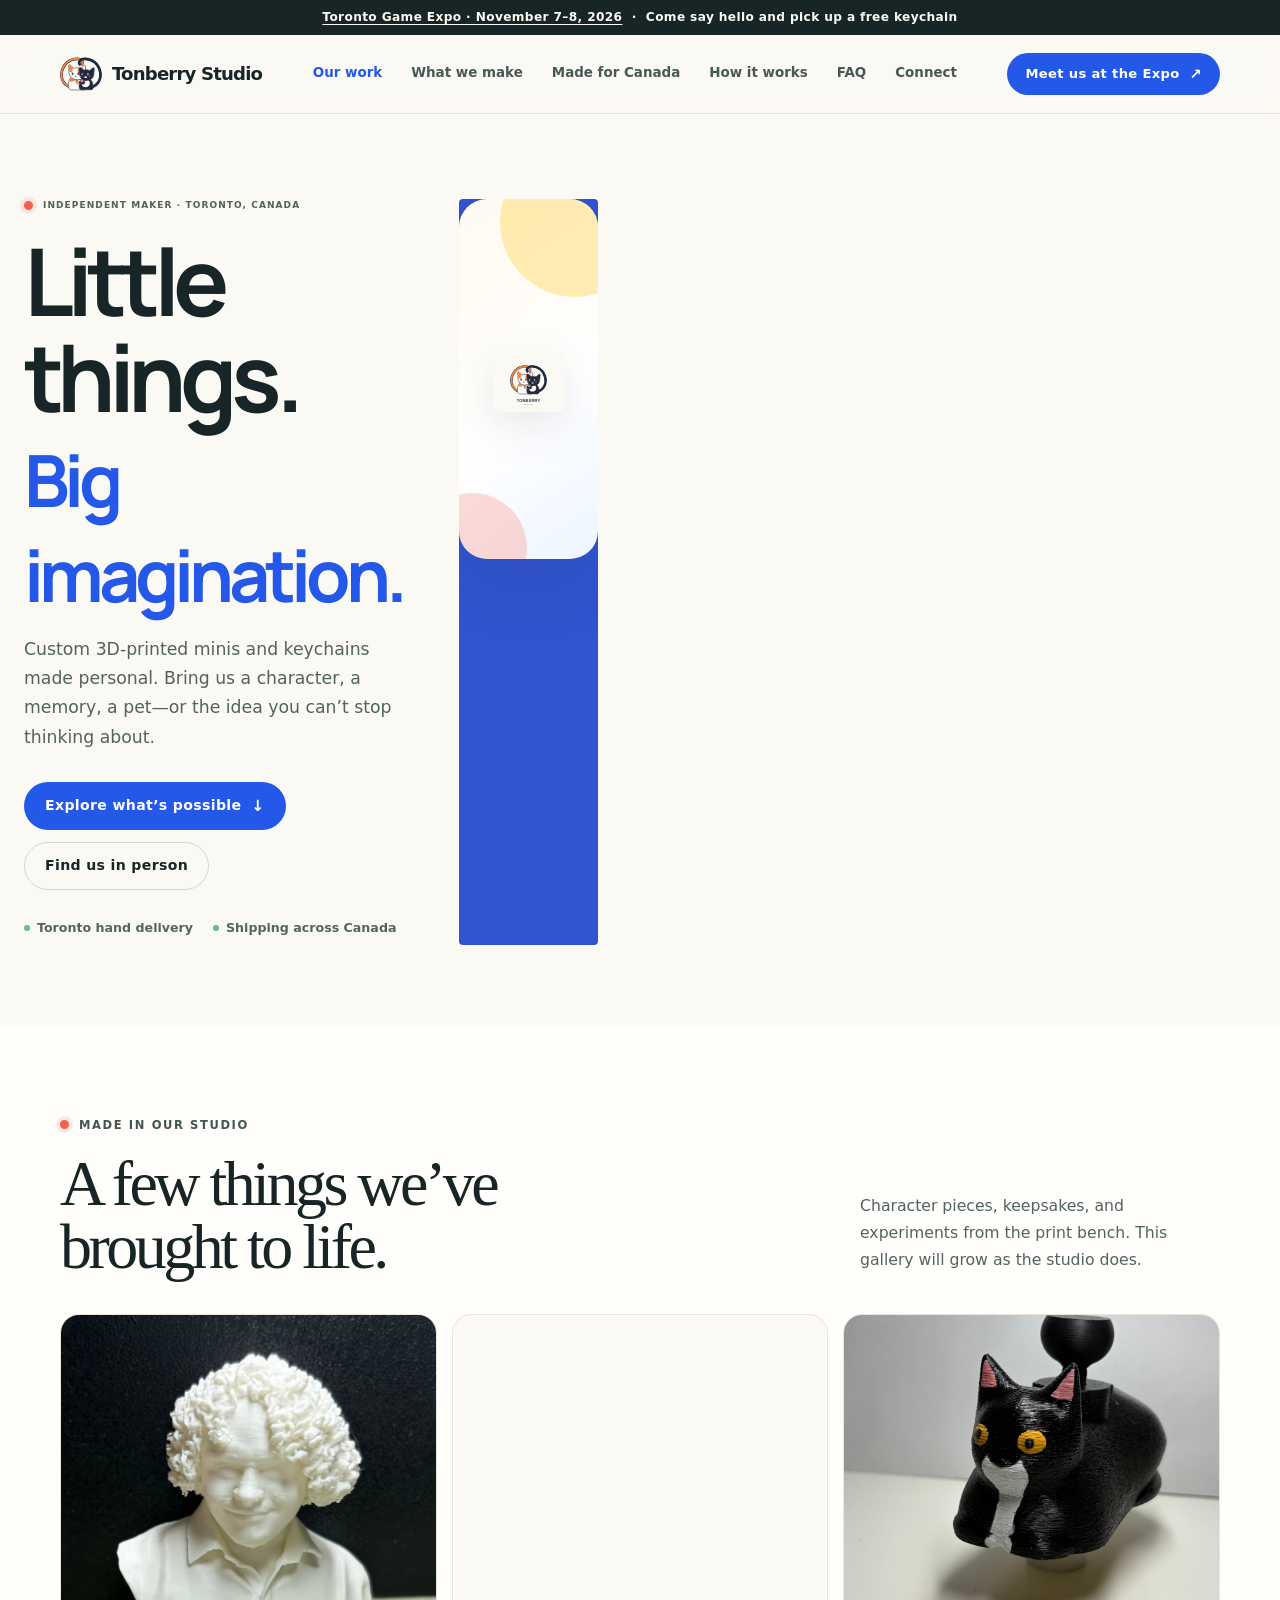
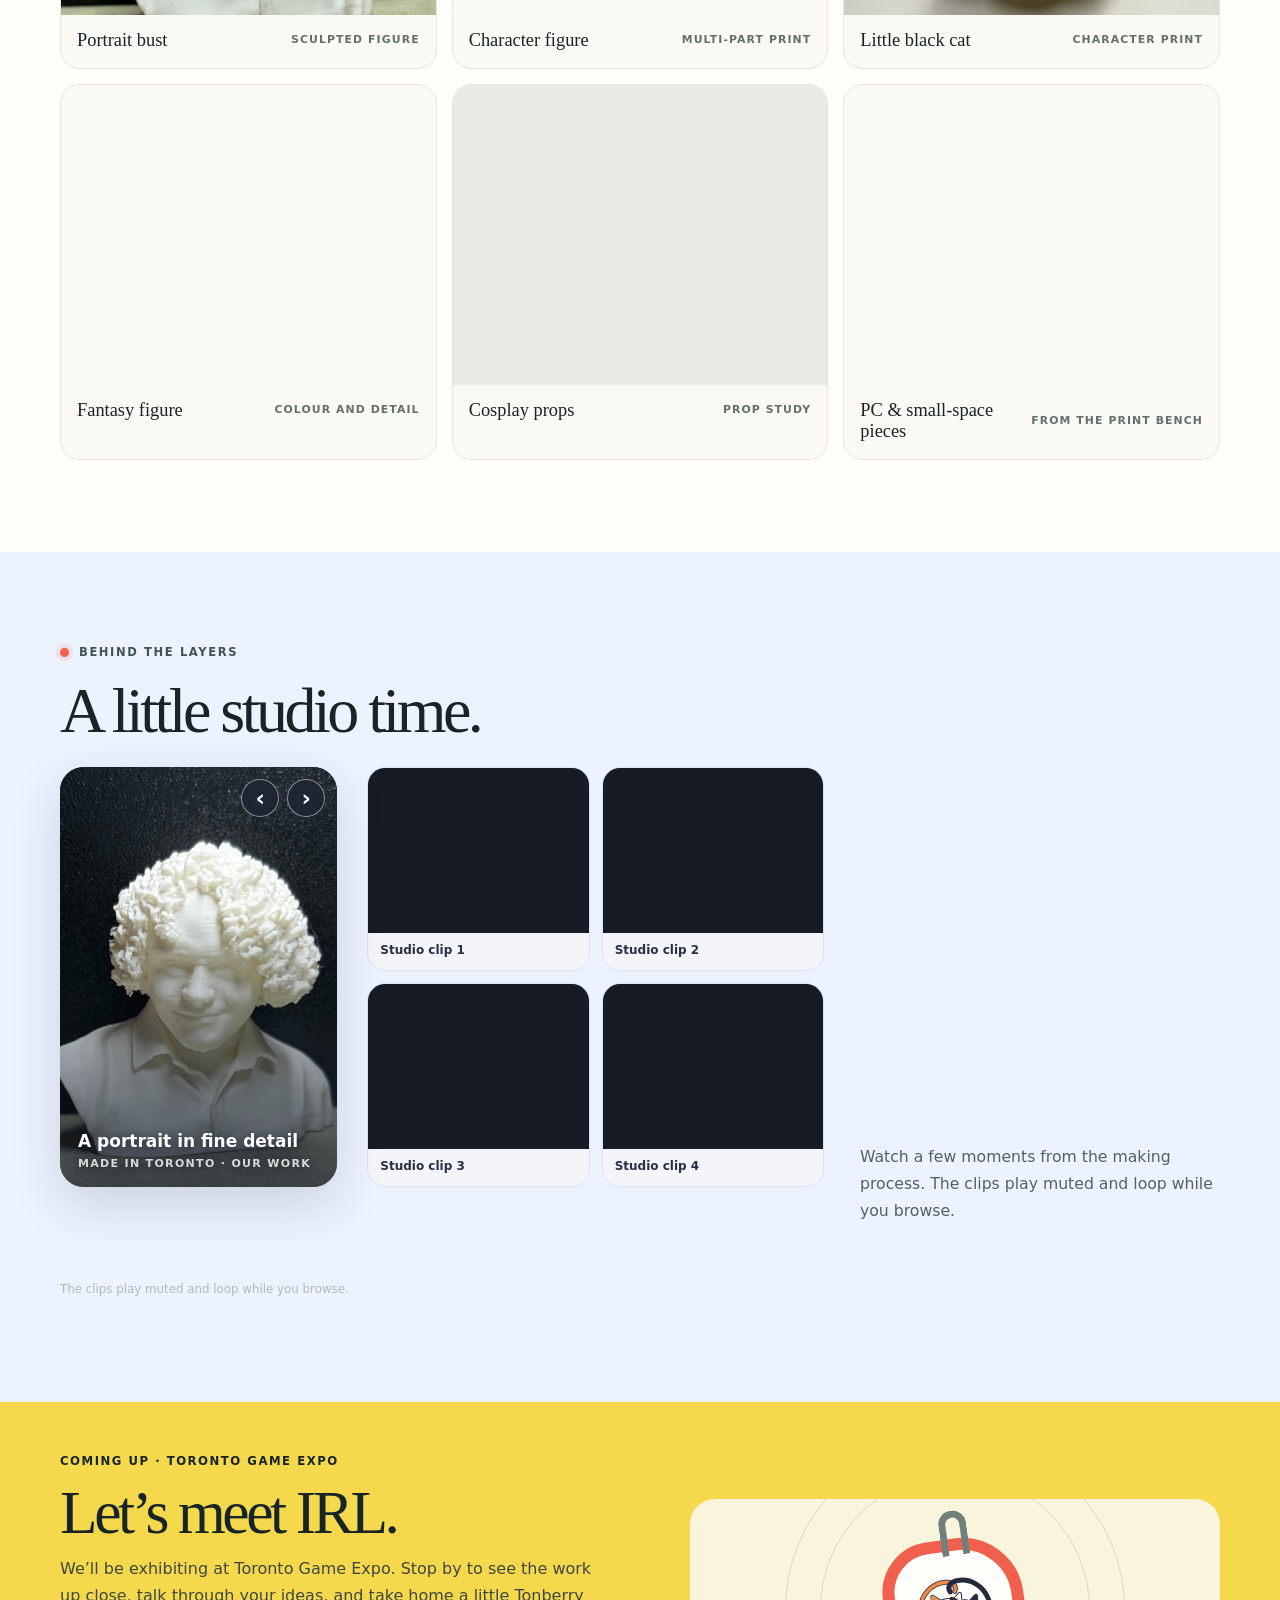
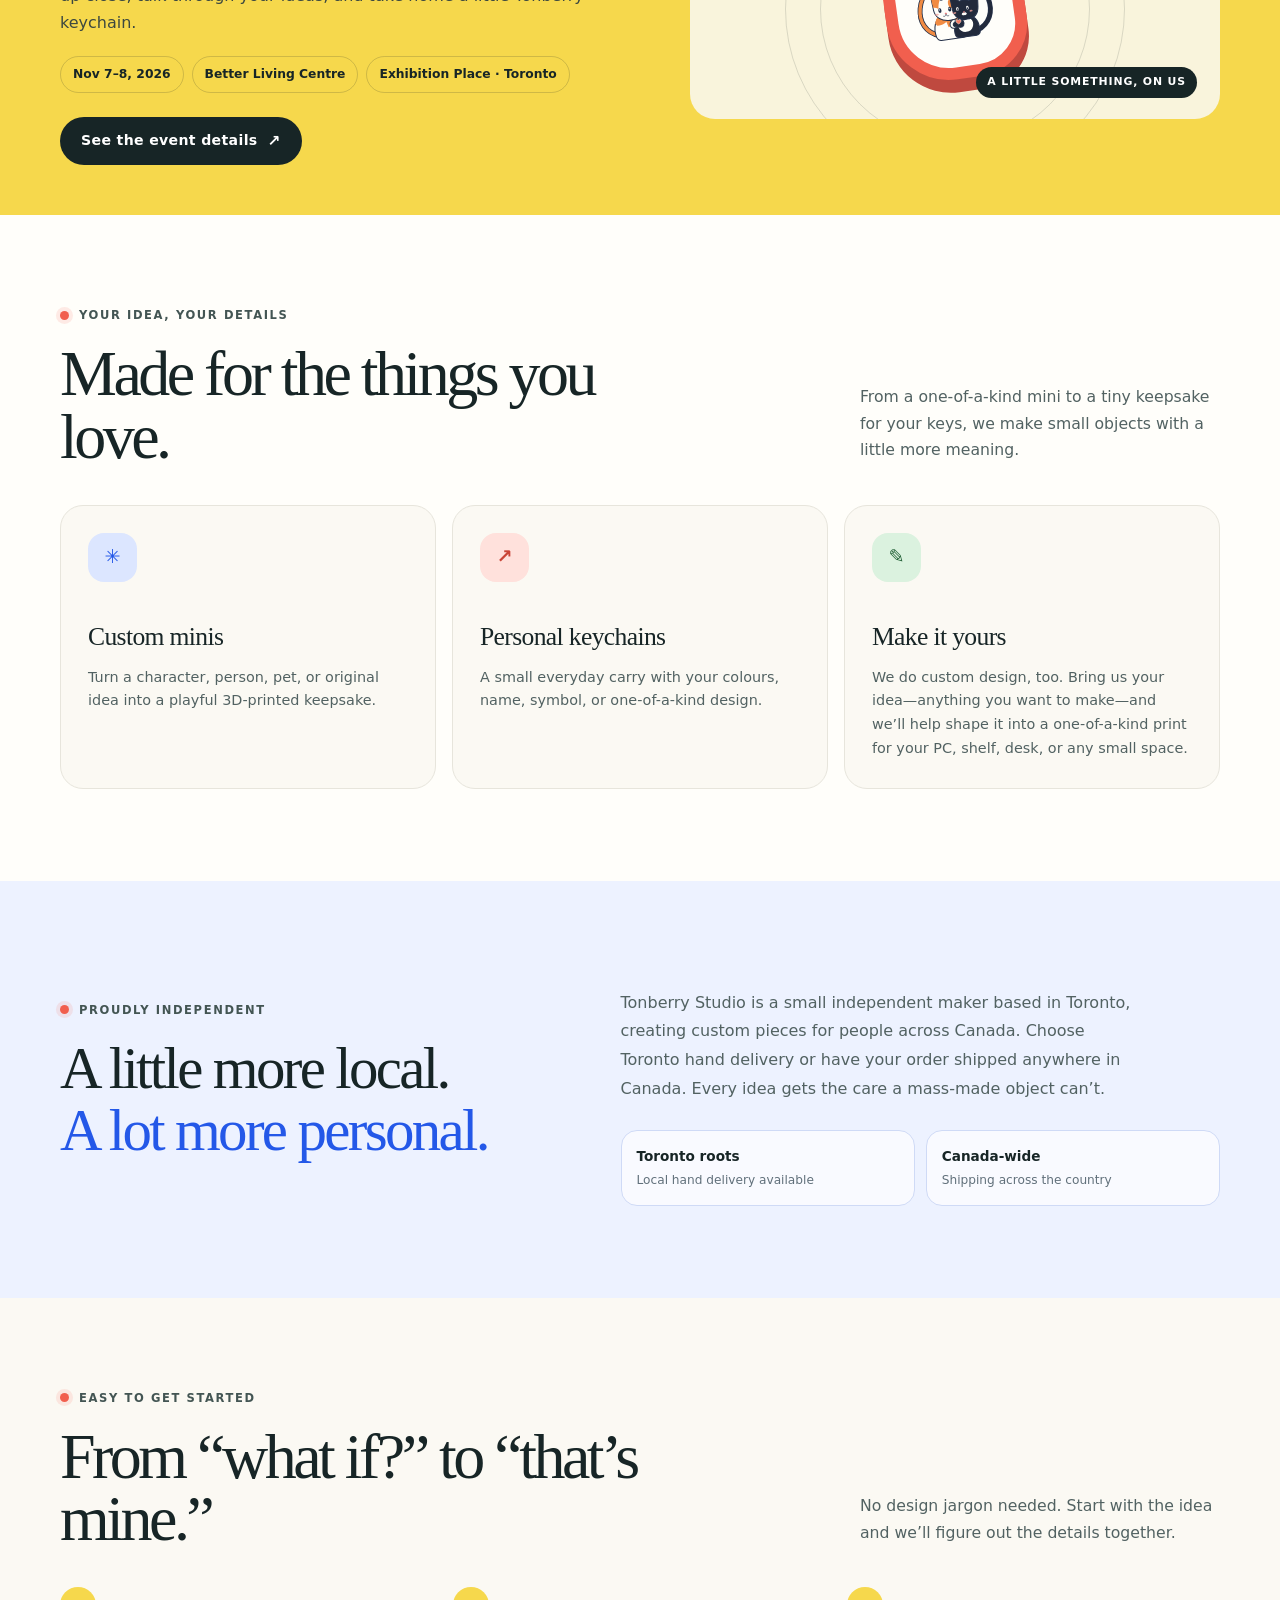
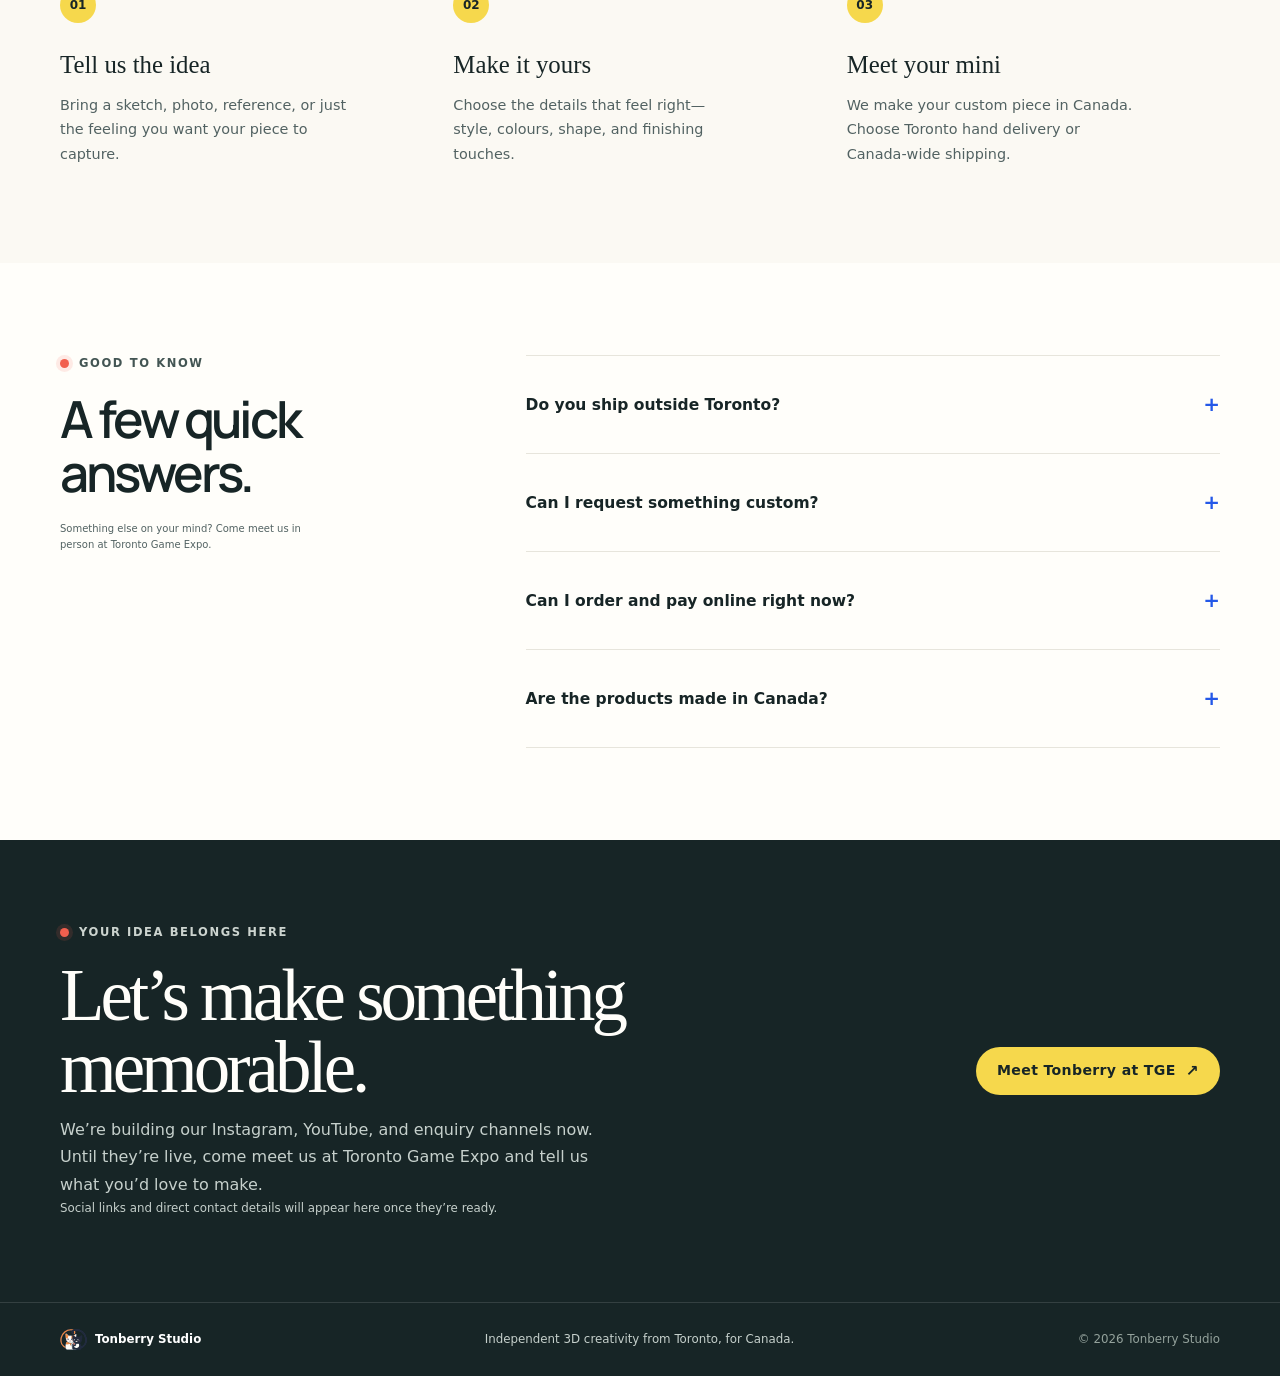
==== index.html @ eeac6ca6 ".." ====
<!doctype html>
<html lang="en">
  <head>
    <meta charset="utf-8" />
    <meta name="viewport" content="width=device-width, initial-scale=1" />
    <meta name="theme-color" content="#f5f2eb" />
    <meta name="description" content="Tonberry Studio in Toronto creates custom 3D figures inspired by your favourite people and pets. Start with an idea and make it yours." />
    <meta name="keywords" content="custom 3D figures, personalized figurines, custom figure Toronto, personalized 3D printed gifts Canada" />
    <meta property="og:type" content="website" />
    <meta property="og:title" content="Tonberry Studio — Custom figures of your favourite people" />
    <meta property="og:description" content="Photo-inspired custom 3D figures of your people, pets, and favourite moments." />
    <meta property="og:image" content="assets/collectible-mini.svg" />
    <title>Tonberry Studio — Custom 3D figures made personal</title>
    <link rel="icon" type="image/svg+xml" href="assets/favicon.svg" />
    <link rel="preconnect" href="https://fonts.googleapis.com" />
    <link rel="preconnect" href="https://fonts.gstatic.com" crossorigin />
    <link href="https://fonts.googleapis.com/css2?family=DM+Sans:wght@400;500;600;700&family=Manrope:wght@400;500;600;700;800&display=swap" rel="stylesheet" />
    <link rel="stylesheet" href="styles.css" />
    <link rel="stylesheet" href="redesign.css" />
    <link rel="stylesheet" href="site-overrides.css" />
    <link rel="stylesheet" href="clean.css" />
    <script src="app.js" defer></script>
  </head>
  <body>
    <a class="skip-link" href="#main">Skip to content</a>
    <div class="announcement">
      <p>Custom figures inspired by your photos. <span>Toronto, Canada.</span></p>
      <a href="#how-it-works">See how it works <span aria-hidden="true">↗</span></a>
    </div>

    <header class="site-header" id="top">
      <a class="brand" href="#top" aria-label="Tonberry Studio home">
        <span class="brand-mark" aria-hidden="true"><svg viewBox="0 0 36 36"><path d="M18 3.5 32.2 11v14L18 32.5 3.8 25V11L18 3.5Z"/><path d="M11.4 12.2h13.2M18 12.2v12.1"/></svg></span>
        <span class="brand-word">TONBERRY<span>STUDIO</span></span>
      </a>
      <button class="menu-toggle" aria-expanded="false" aria-controls="primary-nav" aria-label="Open menu"><span></span><span></span></button>
      <nav class="primary-nav" id="primary-nav" aria-label="Main navigation">
        <a href="#work">Examples</a>
        <a href="#customize">Customize</a>
        <a href="#how-it-works">How it works</a>
        <a href="#faq">FAQ</a>
        <a href="#contact" class="nav-cta">Get a custom quote <span aria-hidden="true">↗</span></a>
      </nav>
    </header>

    <main id="main">
      <section class="hero section-wrap" aria-labelledby="hero-title">
        <div class="hero-copy">
          <p class="eyebrow"><span class="eyebrow-dot"></span> CUSTOM 3D FIGURES · PEOPLE · PETS</p>
          <h1 id="hero-title">Your people,<br /><em>made mini.</em></h1>
          <p class="hero-description">Custom figures inspired by your photos — portraits, couples, families, and pets. Share your idea and we’ll help shape a personal keepsake for your shelf.</p>
          <div class="hero-actions">
            <a class="button button-dark" href="#contact">Start a custom figure <span aria-hidden="true">↗</span></a>
            <a class="text-link" href="#work">See examples <span aria-hidden="true">↓</span></a>
          </div>
        </div>
        <div class="hero-art-wrap">
          <div class="hero-art" role="img" aria-label="A colourful custom figure displayed on a bright studio backdrop">
            <img src="assets/collectible-mini.svg" alt="Colourful stylized custom portrait figure with a yellow jacket and red shoes, standing on a display base" />
          </div>
        </div>
      </section>

      <section class="work-section section-wrap" id="work" aria-labelledby="work-title">
        <div class="section-heading work-heading">
          <div><p class="eyebrow">A FEW WAYS TO MAKE IT YOURS</p><h2 id="work-title">Made for your<br /><em>kind of people.</em></h2></div>
          <p class="heading-aside">Start with a portrait, a pair, or your pet. Each figure is shaped around your idea and the details you want to keep.</p>
        </div>
        <div class="work-grid">
          <article class="work-card work-card-tall">
            <a href="#contact" class="work-image image-portrait" aria-label="Ask us about a custom portrait figure"><img src="assets/collectible-mini.svg" alt="Colourful custom portrait figure in a bright yellow jacket" loading="lazy" /><span class="work-arrow" aria-hidden="true">↗</span><span class="work-index">01 / 03</span></a>
            <div class="work-card-copy"><div><p class="card-category">MINI-ME MODE</p><h3>You’re the whole vibe.</h3></div><p>Your look, your pose, your little details — all in one mini.</p></div>
          </article>
          <article class="work-card work-card-offset">
            <a href="#contact" class="work-image image-duo" aria-label="Ask us about a custom couple or family figure"><img src="assets/collectible-duo.svg" alt="Two colourful custom figures standing side by side on a shared base" loading="lazy" /><span class="work-arrow" aria-hidden="true">↗</span><span class="work-index">02 / 03</span></a>
            <div class="work-card-copy"><div><p class="card-category">DUO MODE</p><h3>Better together. Obviously.</h3></div><p>Couples, best friends, siblings — double the personality.</p></div>
          </article>
          <article class="work-card work-card-tall">
            <a href="#contact" class="work-image image-pet" aria-label="Ask us about a custom pet figure"><img src="assets/collectible-pup.svg" alt="Cheerful fluffy custom dog figure with a red bandana, on a display base" loading="lazy" /><span class="work-arrow" aria-hidden="true">↗</span><span class="work-index">03 / 03</span></a>
            <div class="work-card-copy"><div><p class="card-category">PET STAR</p><h3>Big star. Tiny paws.</h3></div><p>The best ears, the best floof, the one who runs the house.</p></div>
          </article>
        </div>
        <p class="concept-note"><span>✳</span> Concept renders showing possible styles. Your custom figure starts with your own references.</p>
      </section>

      <section class="process-section section-wrap" aria-labelledby="process-title">
        <div id="how-it-works" class="section-heading process-heading"><div><p class="eyebrow">HOW IT WORKS</p><h2 id="process-title">From your idea<br />to <em>your shelf.</em></h2></div><a href="#contact" class="text-link">Let’s start <span aria-hidden="true">↗</span></a></div>
        <div class="steps-grid">
          <article class="step-card"><span class="step-number">01</span><div class="step-icon icon-photo" aria-hidden="true"><span>▱</span><i>✳</i></div><p class="step-label">DROP THE REFERENCES</p><h3>Who’s going mini?</h3><p>Share a few clear photos, your idea, and all the little details you want us to catch.</p></article>
          <article class="step-card"><span class="step-number">02</span><div class="step-icon icon-shape" aria-hidden="true"><span>◌</span><i>✳</i></div><p class="step-label">PICK YOUR VIBE</p><h3>Make it feel like them</h3><p>We’ll talk through the style, pose, size, and colours that bring your idea to life.</p></article>
          <article class="step-card"><span class="step-number">03</span><div class="step-icon icon-print" aria-hidden="true"><span>▤</span><i>✳</i></div><p class="step-label">MEET YOUR MINI</p><h3>From screen to shelf</h3><p>Your custom direction becomes a real 3D figure, ready for its spot in your world.</p></article>
        </div>
      </section>

      <section class="customize-section" id="customize" aria-labelledby="customize-title">
        <div class="customize-inner section-wrap">
          <div class="customize-copy"><p class="eyebrow eyebrow-light">THE FUN PART</p><h2 id="customize-title">There’s no<br />“one size <em>fits you.”</em></h2><p>Choose a starting point. Bring your own twist. We’ll help shape the in-between.</p><a href="#contact" class="button button-light">Start your custom brief <span aria-hidden="true">↗</span></a></div>
          <div class="custom-options" aria-label="Things you can personalize">
            <article class="option-row"><span class="option-icon">01</span><div><p>WHO'S IN THE PICTURE?</p><h3>You · Your people · Your pet</h3></div><span class="option-plus">+</span></article>
            <article class="option-row"><span class="option-icon">02</span><div><p>WHAT'S THE VIBE?</p><h3>Sweet · Playful · Collector-style</h3></div><span class="option-plus">+</span></article>
            <article class="option-row"><span class="option-icon">03</span><div><p>WHAT MAKES IT PERSONAL?</p><h3>Outfits · Props · Tiny details</h3></div><span class="option-plus">+</span></article>
            <article class="option-row"><span class="option-icon">04</span><div><p>WHERE WILL IT LIVE?</p><h3>Desk · Bookshelf · Best gift ever</h3></div><span class="option-plus">+</span></article>
            <p class="options-footnote">Not sure yet? That’s a perfectly good place to start.</p>
          </div>
        </div>
        <span class="customize-watermark" aria-hidden="true">✳</span>
      </section>

      <section class="faq-section section-wrap" id="faq" aria-labelledby="faq-title">
        <div class="faq-intro"><p class="eyebrow">GOOD TO KNOW</p><h2 id="faq-title">FAQs</h2><p>Clear answers before you get started.</p></div>
        <div class="faq-list">
          <details><summary>What kind of photos should I send?<span class="faq-plus" aria-hidden="true">+</span></summary><p>A few clear photos from different angles are a great start. Add any outfit, accessory, or pose reference that helps tell the story. You can share them after we reply to your first note.</p></details>
          <details><summary>Can I make one of my pet or my whole family?<span class="faq-plus" aria-hidden="true">+</span></summary><p>Absolutely. Tell us who you’d like in the scene and what details matter most. We’ll talk through what will work best as a finished figure.</p></details>
          <details><summary>How much does a custom figure cost?<span class="faq-plus" aria-hidden="true">+</span></summary><p>Each idea is a little different. Send us the people, size, and style you have in mind and we’ll come back with a quote before anything is made.</p></details>
          <details><summary>Do I need a finished idea before I reach out?<span class="faq-plus" aria-hidden="true">+</span></summary><p>Nope. “I want to make something for my dad and his dog” is more than enough to begin. We can figure out the rest together.</p></details>
        </div>
      </section>

      <section class="contact-section" id="contact" aria-labelledby="contact-title">
        <div class="contact-inner section-wrap">
          <div class="contact-copy"><p class="eyebrow eyebrow-light">START WITH AN IDEA</p><h2 id="contact-title">Who are we<br /><em>making mini?</em></h2><p>A rough idea is enough to get started.</p><div class="contact-aside"><span aria-hidden="true">✳</span><span>No finished design needed.<br /><strong>We’ll help shape the details.</strong></span></div></div>
          <form class="enquiry-form" id="enquiry-form">
            <label for="name">Your name</label><input id="name" name="name" autocomplete="name" placeholder="What should we call you?" required />
            <label for="email">Your email</label><input id="email" name="email" type="email" autocomplete="email" placeholder="Where can we reply?" required />
            <label for="idea">Tell us what you’re imagining</label><textarea id="idea" name="idea" rows="4" placeholder="A little mini-me? Your family and the dog? Give us the short version…" required></textarea>
            <button class="button button-light form-submit" type="submit">Send your first note <span aria-hidden="true">↗</span></button>
            <p class="form-note" id="form-note" role="status">Our enquiry inbox is being set up. Photos can follow once we reply.</p>
          </form>
        </div>
      </section>
    </main>

    <footer class="site-footer section-wrap">
      <a class="brand brand-footer" href="#top" aria-label="Tonberry Studio back to top"><span class="brand-mark" aria-hidden="true"><svg viewBox="0 0 36 36"><path d="M18 3.5 32.2 11v14L18 32.5 3.8 25V11L18 3.5Z"/><path d="M11.4 12.2h13.2M18 12.2v12.1"/></svg></span><span class="brand-word">TONBERRY<span>STUDIO</span></span></a>
      <p>Little things. Big feelings. <span>© <span id="year"></span> Tonberry Studio</span></p>
      <div class="footer-meta"><span class="footer-location" data-locality></span><a data-social="instagram" href="#" target="_blank" rel="noreferrer" hidden>INSTAGRAM ↗</a><a data-social="youtube" href="#" target="_blank" rel="noreferrer" hidden>YOUTUBE ↗</a></div>
      <a href="#top" class="back-top">BACK TO TOP <span aria-hidden="true">↑</span></a>
    </footer>
<script src="site-refresh.js"></script>
<script src="site-media.js"></script>
<script src="site-polish.js"></script>
<script src="site-interactions.js"></script>
<script>
(() => {
  if (window.__tonberryCursorRescue) return;
  window.__tonberryCursorRescue = true;
  const catSvg = '<svg viewBox="0 0 96 96" aria-hidden="true"><path class="orange-cat-tail" d="M25 67C8 77 8 60 17 55c5-3 10 0 11 5" fill="none" stroke="#e78532" stroke-width="8" stroke-linecap="round"/><path d="M24 72c0-15 11-25 29-25 17 0 27 10 27 25v8H24z" fill="#ed913f" stroke="#703e25" stroke-width="2.5"/><ellipse cx="53" cy="68" rx="12" ry="13" fill="#fff3df"/><circle cx="36" cy="78" r="7" fill="#fff3df" stroke="#703e25" stroke-width="2"/><circle cx="68" cy="78" r="7" fill="#fff3df" stroke="#703e25" stroke-width="2"/><path d="M27 39 29 14l20 17c5-2 10-2 15 0l19-17 1 26c0 16-12 27-29 27S27 55 27 39Z" fill="#ed913f" stroke="#703e25" stroke-width="2.7" stroke-linejoin="round"/><path d="m34 23 10 9-12 3zM73 23 63 32l12 3z" fill="#f6b4a4"/><ellipse cx="40" cy="43" rx="3.2" ry="4.4" fill="#35271f"/><ellipse cx="61" cy="43" rx="3.2" ry="4.4" fill="#35271f"/><ellipse cx="50.5" cy="51" rx="10" ry="7" fill="#fff3df"/><path d="m48 49 2.5-2 2.5 2-2.5 2.2z" fill="#d87572"/><path d="M50.5 51.5v3m0 0c-2.2 2-4.3 2-6 0m6 0c2.2 2 4.3 2 6 0" fill="none" stroke="#6b4434" stroke-width="1.5" stroke-linecap="round"/><path d="m40 52-9-1m9 4-9 2m31-5 9-1m-9 4 9 2" stroke="#6b4434" stroke-width="1.2" stroke-linecap="round"/></svg>';
  document.querySelectorAll('.tonberry-cursor-cat,.tonberry-hi,.tonberry-hello').forEach(node => node.remove());
  const css = document.createElement('style');
  css.textContent = `.orange-cat-cursor{position:fixed;z-index:2147483647;left:0;top:0;width:62px;height:62px;pointer-events:none;opacity:0;transform:translate(-45%,-48%) rotate(var(--turn,0deg));filter:drop-shadow(0 3px 5px #0005);transition:opacity .12s ease}.orange-cat-cursor.on{opacity:1}.orange-cat-cursor svg{width:100%;height:100%;overflow:visible;animation:orangeCatBounce .48s ease-in-out infinite alternate}.orange-cat-tail{transform-box:view-box;transform-origin:24px 66px;animation:orangeTailWag .38s ease-in-out infinite alternate}@keyframes orangeCatBounce{to{transform:translateY(-3px) rotate(-2deg)}}@keyframes orangeTailWag{to{transform:rotate(18deg)}}body.orange-cat-cursor-active,body.orange-cat-cursor-active a,body.orange-cat-cursor-active button{cursor:none!important}.orange-cat-hi{position:fixed;z-index:2147483646;left:16px;bottom:16px;display:flex;align-items:center;gap:10px;padding:9px 38px 9px 9px;max-width:min(310px,calc(100vw - 32px));border:1px solid #252b3920;border-radius:22px;background:#fffdf8;box-shadow:0 14px 44px #17234033;opacity:0;transform:translateX(-120%);pointer-events:none;transition:opacity .3s ease,transform .42s cubic-bezier(.2,.8,.2,1)}.orange-cat-hi.on{opacity:1;transform:translateX(0);pointer-events:auto}.orange-cat-hi svg{width:66px;height:66px;flex:none;overflow:visible;animation:orangeCatBounce .6s ease-in-out infinite alternate}.orange-cat-hi p{margin:0;color:#202638;font:700 14px/1.35 system-ui,sans-serif}.orange-cat-hi p span{display:block;margin-top:4px;color:#647087;font-weight:500;font-size:12px}.orange-cat-hi button{position:absolute;right:8px;top:7px;width:26px;height:26px;border:0;border-radius:50%;background:#eef1f6;color:#273249;font:700 17px/1 system-ui,sans-serif;cursor:pointer}@media(prefers-reduced-motion:reduce){.orange-cat-cursor,.orange-cat-hi,.orange-cat-cursor svg,.orange-cat-tail,.orange-cat-hi svg{transition:none!important;animation:none!important}}`;
  document.head.append(css);
  const cursor = document.createElement('div');
  cursor.className = 'orange-cat-cursor';
  cursor.innerHTML = catSvg;
  cursor.setAttribute('aria-hidden','true');
  const interactionRoot = document.getElementById('tonberry-site') || document.body;
  interactionRoot.append(cursor);
  let x = 0, y = 0, targetX = 0, targetY = 0, raf = 0, lastX = 0, lastY = 0;
  const move = event => {
    if (event.pointerType === 'touch') return;
    if (!cursor.classList.contains('on')) { x = targetX = event.clientX; y = targetY = event.clientY; cursor.style.left = x+'px'; cursor.style.top = y+'px'; }
    targetX = event.clientX; targetY = event.clientY;
    cursor.style.setProperty('--turn', Math.max(-12,Math.min(12,(targetX-lastX)*.15))+'deg');
    lastX = targetX; lastY = targetY;
    cursor.classList.add('on');
    document.body.classList.add('orange-cat-cursor-active');
    if (!raf) raf = requestAnimationFrame(function follow(){raf=0;x+=(targetX-x)*.42;y+=(targetY-y)*.42;cursor.style.left=x+'px';cursor.style.top=y+'px';if(Math.abs(targetX-x)+Math.abs(targetY-y)>.5)raf=requestAnimationFrame(follow)});
  };
  document.addEventListener('pointermove', move, {passive:true});
  document.addEventListener('mousemove', move, {passive:true});
  window.addEventListener('blur', () => { cursor.classList.remove('on'); document.body.classList.remove('orange-cat-cursor-active'); });

  const hello = document.createElement('aside');
  hello.className = 'orange-cat-hi';
  hello.setAttribute('aria-live','polite');
  hello.innerHTML = catSvg+'<p>Hi, we’re Tonberry Studio!<span>Toronto-made ideas, in 3D.</span></p><button type="button" aria-label="Dismiss cat greeting">×</button>';
  interactionRoot.append(hello);
  let dismissed = false, idleTimer, hideTimer;
  const scheduleHello = () => {
    clearTimeout(idleTimer);
    if (dismissed || hello.classList.contains('on')) return;
    idleTimer = setTimeout(() => {
      hello.classList.add('on');
      hideTimer = setTimeout(() => { if (!hello.matches(':hover') && !hello.contains(document.activeElement)) hello.classList.remove('on'); }, 6500);
    }, 4500);
  };
  ['pointermove','mousemove','keydown','scroll'].forEach(name => window.addEventListener(name,scheduleHello,{passive:true}));
  hello.querySelector('button').addEventListener('click',() => { dismissed = true; clearTimeout(hideTimer); hello.classList.remove('on'); });
  scheduleHello();

  let clipNumber = 0;
  document.querySelectorAll('video').forEach(video => {
    const mediaRefs = [video.getAttribute('src'), ...Array.from(video.querySelectorAll('source,a'), item => item.getAttribute('src') || item.getAttribute('href'))].filter(Boolean);
    if (mediaRefs.some(ref => /IMG_1967\.MOV/i.test(ref))) { (video.closest('.clip-card') || video.closest('figure') || video).remove(); return; }
    video.controls = false;
    video.removeAttribute('controls');
    video.autoplay = false; video.muted = true; video.defaultMuted = true; video.loop = true; video.playsInline = true; video.preload = 'none';
    video.removeAttribute('autoplay'); video.setAttribute('muted',''); video.setAttribute('loop',''); video.setAttribute('playsinline',''); video.setAttribute('preload','none');
    const caption = video.closest('.clip-card')?.querySelector('figcaption');
    if (caption) caption.textContent = 'Studio clip ' + (++clipNumber);
    if (!video.dataset.tonberryPlaybackReady) {
      video.dataset.tonberryPlaybackReady = 'true';
      if ('IntersectionObserver' in window) {
        const observer = new IntersectionObserver(entries => entries.forEach(entry => {
          if (entry.isIntersecting) video.play().catch(() => {});
          else video.pause();
        }), {rootMargin:'120px 0px'});
        observer.observe(video);
      } else video.play().catch(() => {});
    }
  });
  const video = document.querySelector('video');
  const videoSection = video && video.closest('section');
  if (videoSection) videoSection.querySelectorAll('img').forEach(img => {
    if (img.closest('.tonberry-slideshow')) return;
    if (/logo|cat-mark/i.test(img.getAttribute('src') || '')) return;
    const holder = img.closest('figure') || img;
    holder.remove();
  });

  const fixBrand = value => value.replace(/tonberry\s+studio/gi,'Tonberry Studio');
  document.title = fixBrand(document.title);
  const walker = document.createTreeWalker(document.body,NodeFilter.SHOW_TEXT);
  while (walker.nextNode()) { const node=walker.currentNode; if(node.parentElement?.closest('script,style')) continue; node.nodeValue=fixBrand(node.nodeValue); }
  document.querySelectorAll('[alt],[title],[aria-label],[placeholder],meta[content]').forEach(element => ['alt','title','aria-label','placeholder','content'].forEach(name => { if(element.hasAttribute(name)) element.setAttribute(name,fixBrand(element.getAttribute(name))); }));
})();
</script>
</body>
</html>
---- styles.css ----
:root{--paper:#f5f2eb;--paper2:#ece8de;--ink:#202820;--muted:#64675d;--green:#26372e;--lime:#d7ef63;--orange:#e8794e;--line:rgba(32,40,32,.16);--serif:Georgia,"Times New Roman",serif;--sans:"DM Sans",Arial,sans-serif;--display:Manrope,"DM Sans",Arial,sans-serif;--wrap:1240px;scroll-behavior:smooth}*{box-sizing:border-box}html{scroll-padding-top:100px}body{margin:0;background:var(--paper);color:var(--ink);font-family:var(--sans);font-size:15px;line-height:1.55;-webkit-font-smoothing:antialiased}img{display:block;max-width:100%}a{color:inherit;text-decoration:none}button,input,textarea{font:inherit}.section-wrap{width:min(var(--wrap),calc(100% - 88px));margin-inline:auto}.skip-link{position:fixed;z-index:20;top:8px;left:8px;padding:12px 16px;background:var(--lime);transform:translateY(-150%)}.skip-link:focus{transform:translateY(0)}.announcement{height:35px;padding:0 max(44px,calc((100% - var(--wrap))/2));background:var(--green);color:#faf8f1;display:flex;align-items:center;justify-content:space-between;font-size:10px;letter-spacing:.065em}.announcement p{margin:0}.announcement p span{opacity:.68}.announcement>a{font-size:9px;text-transform:uppercase;letter-spacing:.11em}.announcement>a span{color:var(--lime);padding-left:4px}.site-header{height:86px;width:min(var(--wrap),calc(100% - 88px));margin:auto;display:flex;align-items:center;justify-content:space-between;border-bottom:1px solid var(--line);position:relative;z-index:5}.brand{display:flex;align-items:center;gap:10px}.brand-mark{display:grid;width:34px;height:34px;place-items:center}.brand-mark svg{width:100%;fill:none;stroke:currentColor;stroke-width:1.5;stroke-linecap:round;stroke-linejoin:round}.brand-word{font:800 14px/1 var(--display);letter-spacing:.085em}.brand-word span{display:block;font:600 7px/1.7 var(--sans);letter-spacing:.33em}.primary-nav{display:flex;align-items:center;gap:34px;font-size:12px;font-weight:600}.primary-nav>a:not(.nav-cta){transition:opacity .2s}.primary-nav>a:not(.nav-cta):hover{opacity:.58}.nav-cta{padding:13px 17px;border:1px solid var(--ink);border-radius:2px;font-size:11px}.nav-cta span{padding-left:11px}.menu-toggle{display:none}.hero{min-height:610px;padding-top:75px;padding-bottom:81px;display:grid;grid-template-columns:1.03fr .97fr;gap:36px;align-items:center;position:relative}.hero-copy{padding-bottom:7px}.eyebrow{margin:0 0 20px;font-size:9px;font-weight:700;letter-spacing:.15em;line-height:1.4}.eyebrow-dot{display:inline-block;width:7px;height:7px;border-radius:50%;background:var(--orange);margin-right:7px;vertical-align:1px}.hero h1,.section-heading h2,.manifesto h2,.customize-copy h2,.faq-intro h2,.contact-copy h2{margin:0;font:600 clamp(45px,5.1vw,70px)/1.06 var(--display);letter-spacing:-.06em}.hero h1 em,.section-heading h2 em,.manifesto h2 em,.customize-copy h2 em,.faq-intro h2 em,.contact-copy h2 em{font-family:var(--serif);font-weight:400;letter-spacing:-.055em}.hero-description{max-width:425px;margin:25px 0 26px;font-size:15px;line-height:1.7;color:#51564e}.hero-actions{display:flex;align-items:center;gap:24px}.button{min-height:48px;padding:0 19px;display:inline-flex;align-items:center;justify-content:center;gap:27px;border:0;font-size:11px;font-weight:700;letter-spacing:.025em;transition:transform .2s,background .2s}.button:hover{transform:translateY(-2px)}.button-dark{background:var(--green);color:#fff}.button-dark:hover{background:#354b3e}.button-light{background:var(--lime);color:var(--ink)}.button-light:hover{background:#e1f78d}.text-link{font-size:11px;font-weight:700;border-bottom:1px solid currentColor;padding-bottom:5px}.text-link span{padding-left:8px}.hero-notes{display:flex;gap:26px;margin-top:53px}.hero-notes>div{display:flex;align-items:center;gap:9px;font-size:9px;line-height:1.4;color:#575b53}.note-icon{width:25px;height:25px;border:1px solid var(--line);border-radius:50%;display:grid;place-items:center;font-size:13px;color:#b45b3a}.hero-art-wrap{height:450px;position:relative;padding:0 24px 12px 8px}.hero-art{height:100%;position:relative;overflow:hidden;background:#d5d2c6}.hero-art:before,.hero-art:after{content:"";position:absolute;pointer-events:none}.hero-art:before{width:310px;height:310px;border:1px solid rgba(255,255,255,.37);border-radius:50%;top:60px;left:50%;transform:translateX(-50%)}.hero-art:after{width:100%;height:100%;inset:0;background:linear-gradient(135deg,rgba(255,255,255,.2),transparent 60%)}.hero-art img{position:absolute;height:110%;width:100%;object-fit:contain;bottom:-7%;left:0;z-index:1}.art-stamp{position:absolute;z-index:2;top:21px;left:22px;padding:10px 12px;border:1px solid rgba(32,40,32,.5);font-size:8px;line-height:1.35;font-weight:700;letter-spacing:.1em;transform:rotate(-6deg)}.art-stamp b{display:block;color:var(--orange);font-size:16px;margin-top:5px}.art-caption{position:absolute;z-index:2;bottom:19px;left:20px;display:flex;align-items:center;gap:8px;font-size:8px;font-weight:700;letter-spacing:.13em}.caption-line{width:24px;height:1px;background:var(--ink)}.hero-side-note{position:absolute;right:-3px;bottom:51px;writing-mode:vertical-rl;font-size:8px;font-weight:700;letter-spacing:.13em;line-height:1.65}.hero-side-note em{font:italic 14px var(--serif)}.hero-spark{position:absolute;color:var(--orange);font-size:23px;z-index:2}.hero-spark-one{top:29px;right:4px}.hero-spark-two{bottom:1px;left:1px;font-size:15px}.scroll-cue{position:absolute;bottom:21px;left:0;display:flex;align-items:center;gap:10px;font-size:8px;font-weight:700;letter-spacing:.14em}.scroll-cue span{width:28px;height:1px;background:var(--orange)}.intro-band{background:var(--paper2)}.intro-band-inner{min-height:125px;display:flex;align-items:center;gap:32px}.intro-kicker{font-size:9px;font-weight:700;letter-spacing:.16em;white-space:nowrap}.intro-band p{margin:0;font:400 clamp(23px,3vw,38px)/1.1 var(--display);letter-spacing:-.04em}.intro-band p em{font-family:var(--serif);font-weight:400}.intro-symbol{margin-left:auto;font-size:30px;color:var(--orange)}.work-section{padding-top:105px;padding-bottom:113px}.section-heading{display:flex;justify-content:space-between;align-items:end;gap:35px}.section-heading .eyebrow{margin-bottom:17px}.section-heading h2{font-size:clamp(40px,4.5vw,58px)}.heading-aside{max-width:278px;margin:0 0 6px;font-size:12px;line-height:1.75;color:var(--muted)}.work-grid{margin-top:52px;display:grid;grid-template-columns:1fr 1fr 1fr;gap:22px}.work-card-offset{padding-top:46px}.work-image{height:330px;display:block;position:relative;overflow:hidden}.work-card-tall .work-image{height:375px}.work-image img{width:100%;height:100%;object-fit:cover;transition:transform .6s cubic-bezier(.2,.7,.25,1)}.work-image:hover img{transform:scale(1.035)}.image-portrait{background:#d5d2c6}.image-duo{background:#ddcfbd}.image-pet{background:#ccd3c8}.work-arrow{position:absolute;right:13px;top:13px;width:34px;height:34px;background:var(--paper);border-radius:50%;display:grid;place-items:center;font-size:16px;transition:transform .2s}.work-image:hover .work-arrow{transform:rotate(45deg)}.work-index{position:absolute;left:15px;bottom:13px;color:#fff;font-size:8px;font-weight:700;letter-spacing:.12em;text-shadow:0 1px 8px rgba(0,0,0,.35)}.work-card-copy{display:flex;align-items:end;justify-content:space-between;gap:10px;padding-top:16px}.card-category{font-size:8px;letter-spacing:.13em;font-weight:700;color:#8a674d;margin:0 0 7px}.work-card h3{font:600 16px/1.25 var(--display);letter-spacing:-.035em;margin:0}.work-card-copy>p{max-width:142px;margin:0 0 1px;font-size:10px;line-height:1.55;color:var(--muted)}.concept-note{display:flex;align-items:center;gap:9px;margin:27px 0 0;font-size:10px;color:#77776c}.concept-note span{font-size:14px;color:var(--orange)}.manifesto{background:var(--green);color:#f7f4ec;overflow:hidden}.manifesto-inner{min-height:538px;display:grid;grid-template-columns:1fr 1fr;align-items:center;gap:9%}.manifesto-art{height:390px;max-width:450px;position:relative;justify-self:center;width:100%;background:#d9cabb;overflow:hidden}.manifesto-art img{width:100%;height:100%;object-fit:cover}.manifesto-sticker{position:absolute;top:19px;left:20px;width:89px;height:89px;background:var(--lime);border-radius:50%;display:grid;place-content:center;text-align:center;color:var(--ink);font-size:8px;font-weight:700;line-height:1.35;letter-spacing:.07em;transform:rotate(-10deg)}.manifesto-sticker b{font-size:13px;color:var(--orange);padding-top:3px}.manifesto-art-label{position:absolute;bottom:14px;right:17px;color:#fff;font-size:8px;font-weight:700;letter-spacing:.15em;text-shadow:0 1px 8px rgba(0,0,0,.45)}.manifesto-copy{max-width:490px;padding:60px 0}.eyebrow-light{color:var(--lime)}.manifesto h2{font-size:clamp(44px,5vw,63px)}.manifesto h2 em{color:#d8cab9}.manifesto-copy>p:not(.eyebrow){max-width:415px;color:#c8c9bd;font-size:13px;line-height:1.85;margin:24px 0 28px}.manifesto-signoff{display:flex;align-items:center;gap:14px;font-size:10px;line-height:1.6;color:#d0d2c7}.manifesto-signoff strong{color:#fff;font-weight:600}.signoff-star{width:35px;height:35px;border:1px solid rgba(255,255,255,.28);border-radius:50%;display:grid;place-items:center;color:var(--lime);font-size:16px}.process-section{padding-top:104px;padding-bottom:116px}.process-heading .text-link{margin-bottom:6px}.steps-grid{display:grid;grid-template-columns:repeat(3,1fr);gap:35px;margin-top:53px}.step-card{border-top:1px solid var(--line);padding-top:16px;position:relative}.step-number{font-size:9px;font-weight:700;letter-spacing:.1em;color:#9b735b}.step-icon{width:90px;height:90px;margin:27px auto 25px;border-radius:50%;background:#e9e4d9;display:grid;place-items:center;position:relative;color:var(--green)}.step-icon>span{font-size:34px;font-weight:300;line-height:1}.step-icon i{position:absolute;font-style:normal;color:var(--orange);font-size:16px}.icon-photo i{top:16px;right:17px}.icon-shape i{bottom:12px;left:14px}.icon-print i{top:12px;left:17px}.step-label{font-size:8px;font-weight:700;letter-spacing:.16em;color:#8e684f;margin:0 0 6px}.step-card h3{font:600 18px/1.3 var(--display);letter-spacing:-.04em;margin:0 0 9px}.step-card>p:last-child{max-width:285px;margin:0;color:var(--muted);font-size:11px;line-height:1.75}.customize-section{background:#d8e0b6;position:relative;overflow:hidden}.customize-inner{min-height:493px;display:grid;grid-template-columns:.9fr 1.1fr;align-items:center;gap:10%;padding-block:76px;position:relative;z-index:1}.customize-copy .eyebrow{color:#475645}.customize-copy h2{font-size:clamp(44px,5vw,62px)}.customize-copy h2 em{color:#a35e43}.customize-copy>p:not(.eyebrow){max-width:320px;color:#515e4d;font-size:13px;line-height:1.75;margin:20px 0 24px}.custom-options{border-top:1px solid rgba(32,40,32,.23)}.option-row{display:grid;grid-template-columns:38px 1fr 18px;gap:15px;align-items:center;border-bottom:1px solid rgba(32,40,32,.23);padding:15px 0}.option-icon{font-size:9px;font-weight:700;color:#827350}.option-row p{font-size:8px;font-weight:700;letter-spacing:.13em;color:#65715b;margin:0 0 3px}.option-row h3{font:600 14px var(--display);letter-spacing:-.025em;margin:0}.option-plus{font:300 19px var(--sans);text-align:right}.options-footnote{margin:15px 0 0;font-size:10px;font-style:italic;color:#5a6753}.customize-watermark{position:absolute;right:-41px;bottom:-174px;color:rgba(255,255,255,.22);font-size:370px;line-height:1}.faq-section{padding-top:109px;padding-bottom:120px;display:grid;grid-template-columns:.78fr 1.22fr;gap:11%}.faq-intro h2{font-size:clamp(39px,4.2vw,53px)}.faq-intro>p:not(.eyebrow){max-width:260px;margin:21px 0 15px;color:var(--muted);font-size:11px}.faq-intro .text-link{display:inline-block}.faq-list{border-top:1px solid var(--line)}.faq-list details{border-bottom:1px solid var(--line)}.faq-list summary{min-height:68px;display:flex;align-items:center;justify-content:space-between;gap:18px;cursor:pointer;list-style:none;font-size:13px;font-weight:600}.faq-list summary::-webkit-details-marker{display:none}.faq-plus{width:25px;height:25px;flex:0 0 25px;border:1px solid var(--line);border-radius:50%;display:grid;place-items:center;font-size:16px;font-weight:400;transition:transform .2s,background .2s}.faq-list details[open] .faq-plus{transform:rotate(45deg);background:var(--lime)}.faq-list details p{max-width:560px;margin:-4px 36px 21px 0;font-size:11px;line-height:1.8;color:var(--muted)}.contact-section{background:var(--green);color:#f8f6ef;overflow:hidden}.contact-inner{min-height:520px;padding-block:81px;display:grid;grid-template-columns:1.1fr .9fr;gap:11%;align-items:center}.contact-copy h2{font-size:clamp(40px,4.5vw,59px)}.contact-copy h2 em{color:#dacdb8}.contact-copy>p:not(.eyebrow){font-size:13px;color:#c9c9be;margin:19px 0 28px}.contact-aside{display:flex;gap:12px;align-items:center;font-size:10px;line-height:1.55;color:#c6c9be}.contact-aside>span:first-child{width:34px;height:34px;border:1px solid rgba(255,255,255,.25);border-radius:50%;display:grid;place-items:center;color:var(--lime);font-size:16px}.contact-aside strong{color:#fff;font-weight:600}.enquiry-form{display:flex;flex-direction:column}.enquiry-form label{margin:0 0 6px;color:#d0d0c5;font-size:9px;font-weight:600;letter-spacing:.04em}.enquiry-form input,.enquiry-form textarea{width:100%;margin-bottom:17px;padding:11px 12px;border:1px solid rgba(255,255,255,.23);border-radius:0;background:rgba(255,255,255,.04);color:white;font-size:11px;outline:none;resize:vertical}.enquiry-form input:focus,.enquiry-form textarea:focus{border-color:var(--lime)}.enquiry-form input::placeholder,.enquiry-form textarea::placeholder{color:#999e91}.form-submit{align-self:flex-start;cursor:pointer}.form-note{min-height:16px;margin:10px 0 0;color:#c2c6b8;font-size:9px}.site-footer{min-height:103px;display:flex;align-items:center;justify-content:space-between;gap:20px}.brand-footer .brand-mark{width:29px;height:29px}.brand-footer .brand-word{font-size:12px}.site-footer>p{margin:0;color:#707166;font-size:9px}.site-footer>p span{padding-left:14px}.back-top{font-size:8px;font-weight:700;letter-spacing:.13em}.back-top span{padding-left:7px;color:#b95f40}.menu-open{overflow:hidden}
@media(max-width:900px){.section-wrap,.site-header{width:calc(100% - 48px)}.announcement{padding-inline:24px}.primary-nav{gap:20px}.hero{min-height:570px;gap:17px;padding-top:57px}.hero h1{font-size:clamp(45px,6.1vw,59px)}.hero-art-wrap{height:400px;padding-right:13px}.hero-notes{gap:14px}.hero-notes>div{font-size:8px}.work-grid{gap:14px}.work-card-tall .work-image,.work-image{height:300px}.work-card-copy{display:block}.work-card-copy>p{max-width:230px;margin-top:7px}.manifesto-inner{gap:7%}.manifesto-art{height:340px}.customize-inner{gap:6%}.faq-section{gap:7%}.contact-inner{gap:7%}}
@media(max-width:680px){.section-wrap,.site-header{width:calc(100% - 40px)}.announcement{height:32px;padding-inline:20px;font-size:8px}.announcement>a{font-size:8px}.site-header{height:72px}.menu-toggle{display:flex;width:38px;height:38px;flex-direction:column;align-items:center;justify-content:center;gap:5px;border:1px solid var(--line);background:transparent}.menu-toggle span{width:15px;height:1px;background:var(--ink);transition:transform .2s}.menu-open .menu-toggle span:first-child{transform:translateY(3px) rotate(45deg)}.menu-open .menu-toggle span:last-child{transform:translateY(-3px) rotate(-45deg)}.primary-nav{position:absolute;top:71px;left:-20px;right:-20px;display:none;flex-direction:column;align-items:stretch;gap:0;padding:12px 20px 23px;background:var(--paper);border-bottom:1px solid var(--line);box-shadow:0 15px 20px rgba(30,30,20,.08)}.menu-open .primary-nav{display:flex}.primary-nav>a:not(.nav-cta){padding:13px 0;border-bottom:1px solid var(--line)}.primary-nav .nav-cta{margin-top:13px;text-align:center}.hero{display:flex;flex-direction:column;align-items:stretch;gap:28px;padding-top:48px;padding-bottom:63px}.hero-copy{padding:0}.eyebrow{font-size:8px;margin-bottom:15px}.hero h1{font-size:clamp(46px,12vw,64px)}.hero-description{max-width:440px;margin:18px 0 20px;font-size:13px}.hero-notes{margin-top:29px;justify-content:space-between;gap:8px}.hero-notes>div{gap:6px;font-size:8px}.note-icon{width:22px;height:22px;font-size:11px}.hero-art-wrap{height:clamp(300px,95vw,420px);padding:0 15px 8px 0}.hero-art{height:100%}.hero-art:before{width:65vw;height:65vw;max-width:285px;max-height:285px;top:42px}.hero-side-note{right:-3px;bottom:34px;font-size:7px}.scroll-cue{bottom:17px}.intro-band-inner{min-height:103px;gap:12px;flex-wrap:wrap;padding-block:17px}.intro-kicker{width:100%;font-size:8px}.intro-band p{font-size:clamp(23px,6.5vw,31px)}.intro-symbol{font-size:23px}.work-section{padding-block:70px}.section-heading{display:block}.section-heading h2{font-size:clamp(39px,10vw,53px)}.heading-aside{max-width:365px;margin-top:16px;font-size:11px}.desktop-only{display:none}.work-grid{grid-template-columns:1fr;gap:32px;margin-top:31px}.work-card-offset{padding-top:0}.work-image,.work-card-tall .work-image{height:clamp(320px,96vw,450px)}.work-card-copy{display:flex}.work-card-copy>p{max-width:145px;margin:0}.concept-note{font-size:9px;line-height:1.6;align-items:flex-start}.concept-note span{flex:0 0 auto}.manifesto-inner{padding-block:49px 59px;grid-template-columns:1fr;gap:26px}.manifesto-art{width:min(100%,430px);height:clamp(300px,87vw,390px)}.manifesto-copy{padding:0}.manifesto h2{font-size:clamp(43px,11vw,59px)}.manifesto-copy>p:not(.eyebrow){font-size:12px;margin:17px 0 22px}.process-section{padding-block:71px}.process-heading{display:flex;align-items:flex-end}.process-heading h2{font-size:clamp(38px,9.5vw,50px)}.process-heading .text-link{font-size:9px;white-space:nowrap;margin-bottom:4px}.steps-grid{grid-template-columns:1fr;gap:0;margin-top:32px}.step-card{display:grid;grid-template-columns:48px 65px 1fr;align-items:center;column-gap:11px;padding:16px 0;min-height:139px}.step-number{grid-column:1;grid-row:1 / span 3;align-self:start;padding-top:5px}.step-icon{width:57px;height:57px;margin:0;grid-column:2;grid-row:1 / span 3}.step-icon>span{font-size:25px}.step-icon i{font-size:13px}.step-label{grid-column:3;align-self:end;margin:0}.step-card h3{grid-column:3;font-size:16px;margin:1px 0 3px}.step-card>p:last-child{grid-column:3;align-self:start;font-size:10px;max-width:300px}.customize-inner{grid-template-columns:1fr;gap:32px;padding-block:61px}.customize-copy h2{font-size:clamp(45px,11vw,58px)}.customize-copy>p:not(.eyebrow){font-size:12px;margin-block:14px 19px}.option-row{grid-template-columns:28px 1fr 18px;gap:10px;padding:13px 0}.option-row h3{font-size:12px}.option-row p{font-size:7px}.customize-watermark{right:-54px;bottom:-82px;font-size:200px}.faq-section{grid-template-columns:1fr;gap:30px;padding-block:70px}.faq-intro h2{font-size:clamp(40px,10vw,50px)}.faq-intro>p:not(.eyebrow){margin-block:14px 11px}.faq-list summary{min-height:62px;font-size:12px}.faq-list details p{font-size:10px}.contact-inner{grid-template-columns:1fr;gap:31px;padding-block:61px}.contact-copy h2{font-size:clamp(39px,9.6vw,52px)}.contact-copy>p:not(.eyebrow){margin:14px 0 20px;font-size:12px}.site-footer{min-height:104px;flex-wrap:wrap;padding-block:19px;column-gap:12px}.site-footer>p{order:3;width:100%;font-size:8px}.site-footer>p span{padding-left:8px}.brand-footer .brand-mark{width:25px}.brand-footer .brand-word{font-size:10px}.back-top{font-size:7px}}
@media(prefers-reduced-motion:reduce){*,*::before,*::after{scroll-behavior:auto!important;transition-duration:.01ms!important;animation-duration:.01ms!important;animation-iteration-count:1!important}}
---- redesign.css ----
:root{--paper:#fff8ec;--paper2:#fff0c9;--ink:#18203d;--muted:#545c6d;--green:#16483d;--lime:#e8f45b;--orange:#ef4c46;--blue:#3457ec;--yellow:#ffd54f;--red:#f04d49;--mint:#9be8bd;--display:"Manrope","DM Sans",Arial,sans-serif;--line:rgba(24,32,61,.18)}
body{background:var(--paper);color:var(--ink)}
.announcement{background:var(--yellow);color:var(--ink)}
.announcement p span{margin-left:7px;padding:4px 8px;background:var(--ink);color:white;opacity:1;border-radius:99px}
.announcement>a span{color:var(--red)}
.brand-mark svg{stroke:var(--blue)}
.brand-word{letter-spacing:.11em}
.nav-cta{border:1px solid var(--blue);color:var(--blue);border-radius:99px}
.nav-cta:hover{background:var(--blue);color:white}
.hero{padding-top:66px;padding-bottom:79px;gap:54px;grid-template-columns:1.02fr .98fr}
.hero .eyebrow{color:var(--blue)}
.eyebrow-dot{background:var(--red)}
.hero h1{font-size:clamp(59px,7.3vw,93px);line-height:.96;letter-spacing:-.075em;font-weight:800}
.hero h1 em{font:800 italic clamp(55px,6.9vw,88px)/.98 var(--display);letter-spacing:-.085em;color:var(--blue)}
.hero-description{font-size:15px;max-width:440px;color:#465068;line-height:1.75}
.button-dark{background:var(--blue);color:white;border-radius:99px;padding-inline:23px;box-shadow:0 5px 0 #1f338d}
.button-dark:hover{background:#253fbf;transform:translateY(-2px);box-shadow:0 7px 0 #1f338d}
.text-link{border-color:var(--red)}
.hero-art-wrap{height:470px;padding:0 18px 14px 2px}
.hero-art{--hero-bg:#3457ec;height:100%;background-color:var(--hero-bg);border-radius:12px 72px 12px 12px;box-shadow:13px 13px 0 var(--ink);overflow:hidden;isolation:isolate}
.hero-art[data-palette="blue"]{--hero-bg:#3457ec}
.hero-art[data-palette="yellow"]{--hero-bg:#ffd54f}
.hero-art[data-palette="red"]{--hero-bg:#f04d49}
.hero-art[data-palette="green"]{--hero-bg:#4ecb91}
.hero-art:before{width:min(68%,330px);height:auto;aspect-ratio:1;top:8%;left:50%;background:rgba(255,255,255,.16);border:1px solid rgba(255,255,255,.4);z-index:-1}
.hero-art:after{inset:0;width:auto;height:auto;background-image:radial-gradient(rgba(255,255,255,.28) 1px,transparent 1px);background-size:16px 16px;opacity:.34;z-index:0;mask-image:linear-gradient(90deg,black,transparent 85%)}
.hero-art img{width:108%;height:110%;left:-4%;bottom:-7%;object-fit:contain;animation:mini-float 4.8s ease-in-out infinite}
@keyframes mini-float{0%,100%{transform:translateY(0)}50%{transform:translateY(-8px)}}
.art-stamp{top:21px;left:21px;border:0;border-radius:50%;background:var(--yellow);width:76px;height:76px;display:grid;place-content:center;text-align:center;color:var(--ink);font-size:8px;transform:rotate(-9deg);box-shadow:3px 4px 0 rgba(24,32,61,.12)}
.art-stamp b{margin:0;color:var(--red);font-size:14px}
.art-caption{bottom:19px;left:20px;padding:8px 12px;border-radius:99px;background:var(--ink);color:white;font-size:8px}
.caption-line{background:var(--yellow)}
.hero-side-note{right:-3px;bottom:44px;writing-mode:horizontal-tb;padding:10px 12px;background:var(--yellow);color:var(--ink);font-size:8px;box-shadow:3px 4px 0 var(--ink);transform:rotate(4deg)}
.hero-side-note em{font:800 11px var(--display);color:var(--red)}
.hero-spark{color:var(--yellow)}
.hero-spark-two{color:var(--red)}
.hero-palette{display:flex;align-items:center;gap:8px;margin-top:23px}
.palette-label{margin-right:3px;color:#6b7180;font-size:8px;font-weight:800;letter-spacing:.14em}
.hero-palette button{width:22px;height:22px;padding:3px;display:grid;place-items:center;border:1px solid transparent;border-radius:50%;background:transparent;cursor:pointer}
.hero-palette button span{width:14px;height:14px;display:block;border:1px solid rgba(24,32,61,.14);border-radius:50%;background:var(--swatch)}
.hero-palette button[data-palette="blue"]{--swatch:#3457ec}.hero-palette button[data-palette="yellow"]{--swatch:#ffd54f}.hero-palette button[data-palette="red"]{--swatch:#f04d49}.hero-palette button[data-palette="green"]{--swatch:#4ecb91}
.hero-palette button[aria-pressed="true"]{border-color:var(--ink)}
.hero-palette button:focus-visible{outline:2px solid var(--ink);outline-offset:2px}
.hero-notes{margin-top:32px;gap:20px}
.note-icon{border:0;background:#e6edff;color:var(--blue);font-size:12px}
.hero-notes>div:nth-child(2) .note-icon{background:#ffe4de;color:var(--red)}
.hero-notes>div:nth-child(3) .note-icon{background:#e2f7e8;color:#168457}
.scroll-cue span{background:var(--red)}
.intro-band{background:var(--red);color:white}
.intro-kicker{color:#fff3c0}
.intro-band p em{color:var(--yellow)}
.intro-symbol{color:var(--yellow)}
.work-section{padding-top:104px;padding-bottom:110px}
.section-heading h2{font-weight:800;letter-spacing:-.075em}
.section-heading h2 em{color:var(--blue)}
.heading-aside{font-size:12px}
.work-grid{gap:21px;margin-top:47px}
.work-card-offset{padding-top:33px}
.work-image{height:343px;border-radius:10px 45px 10px 10px}
.work-card-tall .work-image{height:379px}
.image-portrait{background:#3457ec}.image-duo{background:#ff7960}.image-pet{background:#ffd54f}
.work-image img{object-fit:contain;transform:scale(1.08);transition:transform .45s cubic-bezier(.2,.7,.25,1)}
.work-image:hover img{transform:scale(1.13) rotate(-1deg)}
.work-arrow{background:var(--yellow);color:var(--ink);box-shadow:2px 3px 0 var(--ink)}
.work-index{padding:6px 9px;border-radius:99px;background:var(--ink);text-shadow:none}
.work-card-copy{padding-top:15px}
.card-category{color:var(--red);font-weight:800}
.work-card h3{font-weight:800;font-size:17px}
.concept-note{color:#697083}
.concept-note span{color:var(--red)}
.manifesto{background:#273fd1}
.manifesto-art{background:var(--yellow);border-radius:10px 56px 10px 10px;box-shadow:12px 12px 0 rgba(11,18,66,.4)}
.manifesto-art img{object-fit:contain;transform:scale(1.08)}
.manifesto-sticker{background:var(--red);color:#fff;width:94px;height:94px;box-shadow:3px 4px 0 rgba(24,32,61,.16)}
.manifesto-sticker b{color:var(--yellow)}
.manifesto h2 em{color:var(--yellow)}
.manifesto-copy>p:not(.eyebrow){color:#dbe2ff}
.signoff-star{border-color:rgba(255,255,255,.38);color:var(--yellow)}
.process-section{padding-top:100px}
.process-heading h2 em{color:var(--red)}
.step-card{border-color:rgba(24,32,61,.2)}
.step-number,.step-label{color:var(--blue)}
.step-icon{background:#e6ebff;color:var(--blue)}
.steps-grid .step-card:nth-child(2) .step-icon{background:#ffe2dc;color:var(--red)}
.steps-grid .step-card:nth-child(3) .step-icon{background:#e2f7e8;color:#168457}
.customize-section{background:var(--yellow)}
.customize-copy .eyebrow{color:#4a593b}
.customize-copy h2 em{color:var(--red)}
.customize-copy>p:not(.eyebrow){color:#545c46}
.custom-options{border-color:rgba(24,32,61,.26)}
.option-row{border-color:rgba(24,32,61,.26)}
.option-row p{color:#59614d}
.option-icon{color:var(--red)}
.faq-intro h2 em{color:var(--blue)}
.faq-plus{border-color:rgba(24,32,61,.23)}
.faq-list details[open] .faq-plus{background:var(--yellow)}
.contact-section{background:var(--red)}
.contact-copy h2 em{color:var(--yellow)}
.contact-copy>p:not(.eyebrow),.contact-aside{color:#fff0e9}
.contact-aside>span:first-child{border-color:rgba(255,255,255,.46);color:var(--yellow)}
.enquiry-form input:focus,.enquiry-form textarea:focus{border-color:var(--yellow)}
.form-submit{border-radius:99px;color:var(--ink)}
.site-footer .brand-mark svg{stroke:var(--blue)}
.back-top span{color:var(--red)}
a:focus-visible,button:focus-visible,summary:focus-visible{outline:2px solid var(--blue);outline-offset:4px}
@media(max-width:900px){.hero{gap:26px}.hero-art-wrap{height:410px}.hero h1{font-size:clamp(55px,7vw,72px)}.hero h1 em{font-size:clamp(53px,6.8vw,70px)}}
@media(max-width:680px){
  .announcement{background:var(--yellow)}.announcement p span{font-size:7px}
  .primary-nav{background:var(--paper)}.primary-nav .nav-cta{border-radius:99px}
  .hero{gap:25px;padding-top:40px;padding-bottom:61px}
  .hero h1{font-size:clamp(56px,14vw,78px)}.hero h1 em{font-size:clamp(54px,13vw,74px)}
  .hero-description{font-size:12px}
  .hero-palette{margin-top:17px}
  .hero-notes{margin-top:23px}
  .hero-art-wrap{height:clamp(320px,91vw,420px);padding-right:14px}
  .hero-art{border-radius:10px 52px 10px 10px;box-shadow:8px 8px 0 var(--ink)}
  .hero-art img{width:112%;left:-6%;bottom:-8%}
  .art-stamp{width:65px;height:65px;font-size:7px;top:13px;left:13px}
  .hero-side-note{right:-2px;bottom:26px;padding:8px;font-size:6px}
  .intro-band{background:var(--red)}
  .work-section{padding-block:70px}
  .work-grid{gap:29px}
  .work-card-offset{padding-top:0}
  .work-image,.work-card-tall .work-image{height:clamp(325px,96vw,440px);border-radius:10px 45px 10px 10px}
  .work-image img{transform:scale(1.05)}
  .work-card-copy{display:flex}
  .work-card h3{font-size:15px}
  .manifesto-inner{padding-block:49px 57px}
  .manifesto-art{border-radius:10px 48px 10px 10px}
  .manifesto h2{font-size:clamp(44px,11vw,59px)}
  .process-section{padding-block:70px}
  .customize-inner{padding-block:59px}
  .contact-section{background:var(--red)}
}
@media(prefers-reduced-motion:reduce){.hero-art img{animation:none}}
---- site-overrides.css ----
.footer-meta{display:flex;align-items:center;gap:14px;margin-left:auto}.footer-meta a,.footer-location{font-size:8px;font-weight:700;letter-spacing:.1em;color:#687166}.footer-meta a:hover{color:#a85b3d}.footer-meta [hidden]{display:none!important}.form-submit:disabled{background:#d0d2c6;color:#63695e;cursor:not-allowed;transform:none}@media(max-width:680px){.footer-meta{order:2;gap:9px}.footer-meta a,.footer-location{font-size:7px}}
---- clean.css ----
:root{--paper:#fffdf8;--paper2:#f2f5f3;--ink:#19243c;--muted:#626a78;--green:#174f43;--lime:#e6f06c;--orange:#e8544c;--blue:#3154cf;--yellow:#f4c94f;--red:#e8544c;--mint:#91d9b1;--line:rgba(25,36,60,.15)}
body{background:var(--paper);color:var(--ink);font-size:15px;line-height:1.6}
.announcement{height:34px;background:var(--green);color:#fff;font-size:9px;letter-spacing:.06em}
.announcement p span{margin-left:8px;padding:0;background:none;color:#d9e7dd;opacity:.8}
.announcement>a{font-size:9px}.announcement>a span{color:var(--lime)}
.site-header{height:78px}.brand-mark svg{stroke:var(--green)}.brand-word{font-size:14px}.brand-word span{font-size:7px}
.primary-nav{gap:28px;font-size:11px}.nav-cta{padding:11px 16px;border:0;border-radius:3px;background:var(--blue);color:#fff}.nav-cta:hover{background:#243f9f;color:#fff}
.hero{min-height:570px;padding-top:58px;padding-bottom:70px;gap:48px}
.hero .eyebrow,.eyebrow{color:#53634f;font-size:9px;letter-spacing:.12em}.eyebrow-dot{background:var(--orange)}
.hero h1{max-width:570px;font-size:clamp(55px,6.5vw,76px);line-height:1.02;letter-spacing:-.07em;font-weight:700}
.hero h1 em{font:700 italic clamp(53px,6.15vw,72px)/1.04 var(--display);letter-spacing:-.07em;color:var(--blue)}
.hero-description{max-width:445px;margin:21px 0 25px;color:#515b6c;font-size:14px;line-height:1.75}.hero-actions{gap:20px}.button{min-height:46px}
.button-dark{border-radius:3px;background:var(--blue);box-shadow:none;padding-inline:18px}.button-dark:hover{background:#243f9f;box-shadow:none}.text-link{font-size:11px;border-color:#798094}
.hero-art-wrap{height:420px;padding:0}.hero-art{height:100%;border-radius:4px;background:#3154cf;box-shadow:none;overflow:hidden}
.hero-art:before{width:64%;height:auto;aspect-ratio:1;top:8%;left:50%;border:0;background:rgba(255,255,255,.13);z-index:0}.hero-art:after{display:none}
.hero-art img{width:100%;height:100%;left:0;bottom:-1%;object-fit:contain;animation:none}
.hero-side-note,.hero-spark,.art-stamp,.art-caption,.scroll-cue,.hero-palette,.hero-notes{display:none!important}
.work-section{padding-top:76px;padding-bottom:74px}.section-heading{align-items:end}.section-heading .eyebrow{margin-bottom:12px}
.section-heading h2{font-size:clamp(38px,4.3vw,52px);line-height:1.05;letter-spacing:-.06em;font-weight:700}.section-heading h2 em{color:var(--green);font-weight:500}
.heading-aside{max-width:305px;margin-bottom:2px;font-size:12px;line-height:1.7;color:var(--muted)}
.work-grid{gap:18px;margin-top:34px}.work-card-offset{padding-top:0}
.work-image,.work-card-tall .work-image{height:310px;border-radius:4px;background-color:#e7edff}
.image-portrait{background:#e7edff}.image-duo{background:#ffe6e0}.image-pet{background:#fff0c6}
.work-image img{object-fit:contain;transform:scale(1);transition:transform .25s ease}.work-image:hover img{transform:scale(1.035)}
.work-arrow{top:10px;right:10px;width:29px;height:29px;background:#fff;border-radius:2px;box-shadow:none;color:var(--ink);font-size:14px}
.work-index{left:10px;bottom:10px;background:rgba(25,36,60,.82);font-size:7px}
.work-card-copy{align-items:start;padding-top:12px;gap:12px}.card-category{margin-bottom:5px;color:#526654;font-size:8px}
.work-card h3{font-size:15px;line-height:1.35;font-weight:700}.work-card-copy>p{max-width:138px;font-size:10px;line-height:1.55;color:#687181}
.concept-note{margin-top:19px;font-size:9px;color:#747b86}
.process-section{padding-top:76px;padding-bottom:78px;border-top:1px solid var(--line)}.process-heading h2 em{color:var(--blue)}.process-heading .text-link{margin-bottom:2px}
.steps-grid{gap:24px;margin-top:32px}.step-card{padding-top:13px}.step-number{color:var(--blue)}
.step-icon{width:58px;height:58px;margin:18px 0;background:#edf1ff;color:var(--blue)}.step-icon>span{font-size:25px}.step-icon i{font-size:13px}
.step-label{color:#53634f;font-size:8px}.step-card h3{font-size:16px;line-height:1.35}.step-card>p:last-child{font-size:10px;line-height:1.65}
.customize-section{background:#eef4f3}.customize-inner{min-height:auto;padding-block:66px;gap:8%}
.customize-copy .eyebrow{color:#53634f}.customize-copy h2{font-size:clamp(40px,4.5vw,53px);line-height:1.07}.customize-copy h2 em{color:var(--blue)}
.customize-copy>p:not(.eyebrow){font-size:12px;line-height:1.7;color:#596575}.customize-copy .button{border-radius:3px;background:var(--green);color:#fff;box-shadow:none}.customize-copy .button:hover{background:#103b32}
.custom-options{border-color:rgba(25,36,60,.16)}.option-row{padding:12px 0;border-color:rgba(25,36,60,.16)}
.option-row p{margin-bottom:2px;color:#6a7481;font-size:7px}.option-row h3{font-size:13px}.option-icon{color:var(--blue)}.option-plus{font-size:16px;color:#657080}.options-footnote{font-size:9px;color:#687181}.customize-watermark{display:none}
.faq-section{padding-top:78px;padding-bottom:82px;grid-template-columns:.75fr 1.25fr;gap:9%}
.faq-intro h2{font-size:clamp(38px,4vw,49px);line-height:1.06}.faq-intro h2 em{color:var(--green)}.faq-intro>p:not(.eyebrow){font-size:10px;line-height:1.6}
.faq-list summary{min-height:59px;font-size:12px}.faq-list details p{font-size:10px;line-height:1.7}.faq-plus{width:22px;height:22px;flex-basis:22px;border-radius:2px}
.contact-section{background:var(--ink)}.contact-inner{min-height:auto;padding-block:66px;grid-template-columns:1.05fr .95fr;gap:9%}
.contact-copy h2{font-size:clamp(39px,4.2vw,53px);line-height:1.07}.contact-copy h2 em{color:var(--yellow)}.contact-copy>p:not(.eyebrow){font-size:12px}
.contact-aside{font-size:9px}.contact-aside>span:first-child{border-radius:2px;color:var(--yellow)}
.enquiry-form label{font-size:9px}.enquiry-form input,.enquiry-form textarea{font-size:11px;padding:10px 11px;border-radius:2px}.form-submit{border-radius:3px}.form-note{font-size:9px}
.site-footer{min-height:83px}.site-footer>p{font-size:8px}.back-top{font-size:8px}
a:focus-visible,button:focus-visible,summary:focus-visible{outline:2px solid var(--blue);outline-offset:3px}
@media(max-width:900px){.primary-nav{gap:16px}.hero{gap:28px}.hero-art-wrap{height:380px}.hero h1{font-size:clamp(48px,6.3vw,62px)}.hero h1 em{font-size:clamp(47px,6vw,60px)}.work-image,.work-card-tall .work-image{height:270px}.work-card-copy{display:block}.work-card-copy>p{max-width:240px;margin-top:5px}}
@media(max-width:680px){
  .announcement{height:32px;font-size:7px}.announcement>a{font-size:7px}.site-header{height:69px}.primary-nav{top:68px;gap:0}
  .hero{padding-top:42px;padding-bottom:50px;gap:25px}.hero h1{font-size:clamp(48px,12vw,64px);line-height:1.01}.hero h1 em{font-size:clamp(46px,11.5vw,62px)}
  .hero-description{font-size:12px;margin:16px 0 19px}.hero-actions{gap:16px;flex-wrap:wrap}.hero-art-wrap{height:clamp(300px,88vw,390px)}.hero-art{border-radius:4px}
  .work-section{padding-block:61px}.section-heading{display:block}.section-heading h2{font-size:clamp(37px,9vw,48px)}.heading-aside{margin-top:12px;font-size:11px}
  .work-grid{grid-template-columns:1fr;gap:25px;margin-top:27px}.work-image,.work-card-tall .work-image{height:clamp(310px,95vw,400px)}.work-card-copy{display:flex}.work-card-copy>p{max-width:145px;margin-top:0}.concept-note{align-items:flex-start;line-height:1.55}
  .process-section{padding-block:61px}.process-heading{display:flex;align-items:end}.process-heading h2{font-size:clamp(36px,8.6vw,45px)}.process-heading .text-link{font-size:9px;white-space:nowrap}
  .steps-grid{grid-template-columns:1fr;gap:0;margin-top:24px}.step-card{display:grid;grid-template-columns:32px 50px 1fr;column-gap:10px;align-items:center;min-height:115px;padding:13px 0}
  .step-number{grid-column:1;grid-row:1 / span 3;align-self:start;padding-top:3px}.step-icon{grid-column:2;grid-row:1 / span 3;width:47px;height:47px;margin:0}
  .step-label{grid-column:3;align-self:end}.step-card h3{grid-column:3;margin:1px 0 3px}.step-card>p:last-child{grid-column:3;align-self:start;max-width:310px}
  .customize-inner{grid-template-columns:1fr;gap:24px;padding-block:54px}.customize-copy h2{font-size:clamp(40px,9.6vw,52px)}.option-row{grid-template-columns:27px 1fr 16px;gap:9px}.option-row h3{font-size:12px}
  .faq-section{grid-template-columns:1fr;gap:23px;padding-block:62px}.faq-intro h2{font-size:clamp(38px,9vw,48px)}
  .contact-inner{grid-template-columns:1fr;gap:26px;padding-block:53px}.contact-copy h2{font-size:clamp(38px,9vw,49px)}
  .site-footer{min-height:95px;flex-wrap:wrap;padding-block:16px}.site-footer>p{order:3;width:100%}.footer-meta{order:2}
}
@media(prefers-reduced-motion:reduce){*{scroll-behavior:auto!important;animation:none!important;transition:none!important}}
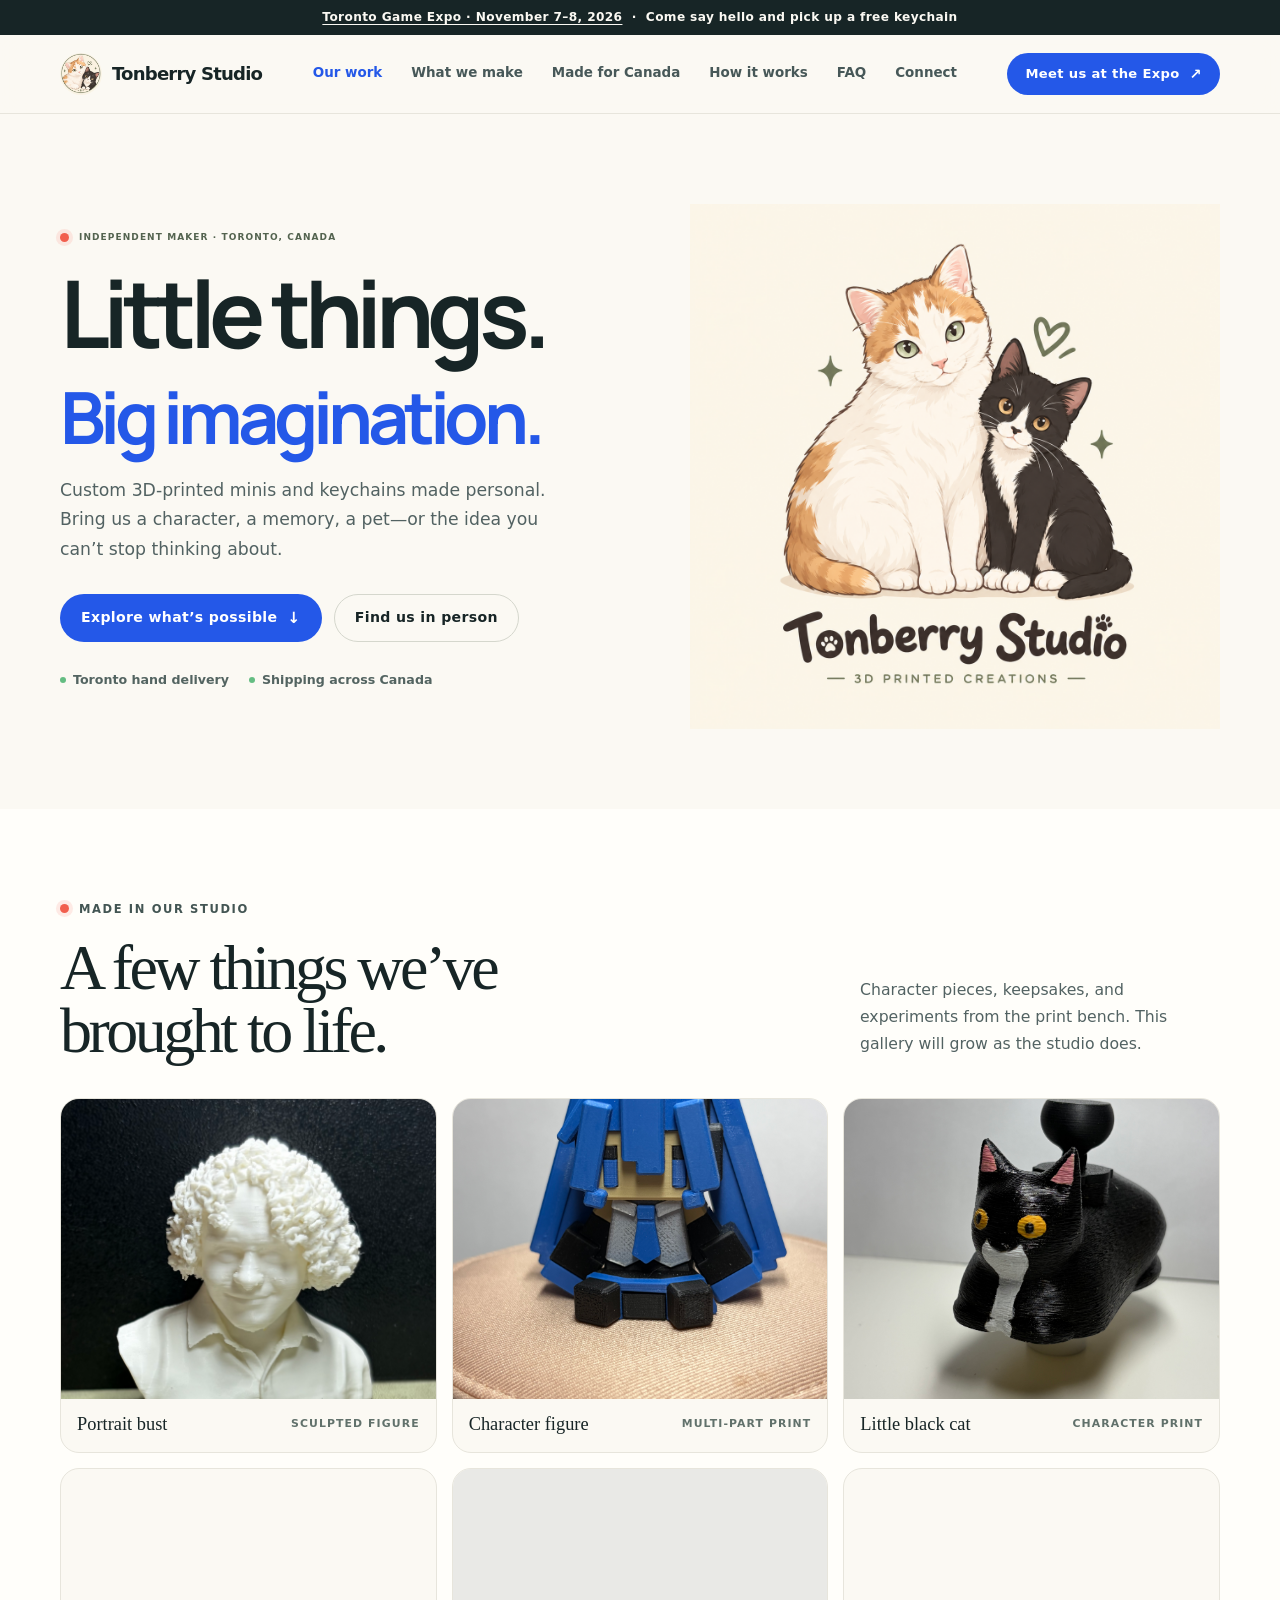
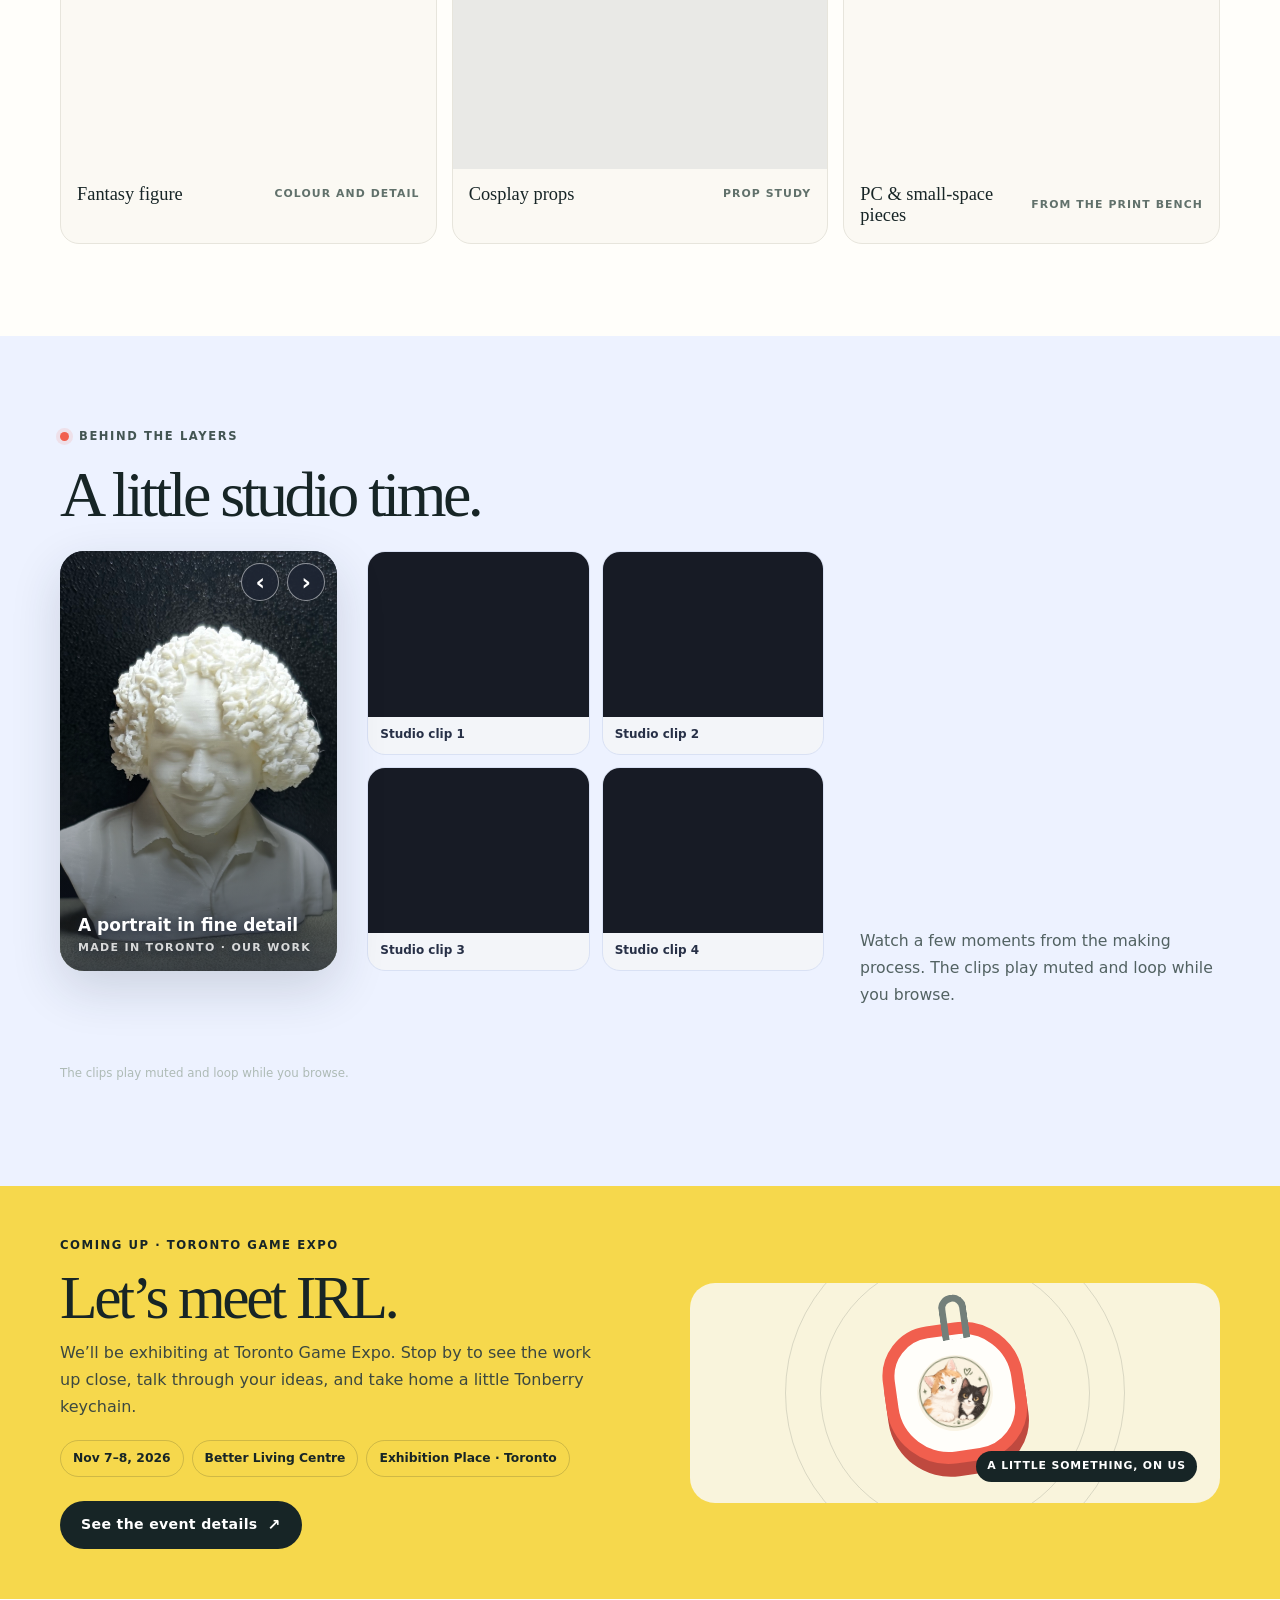
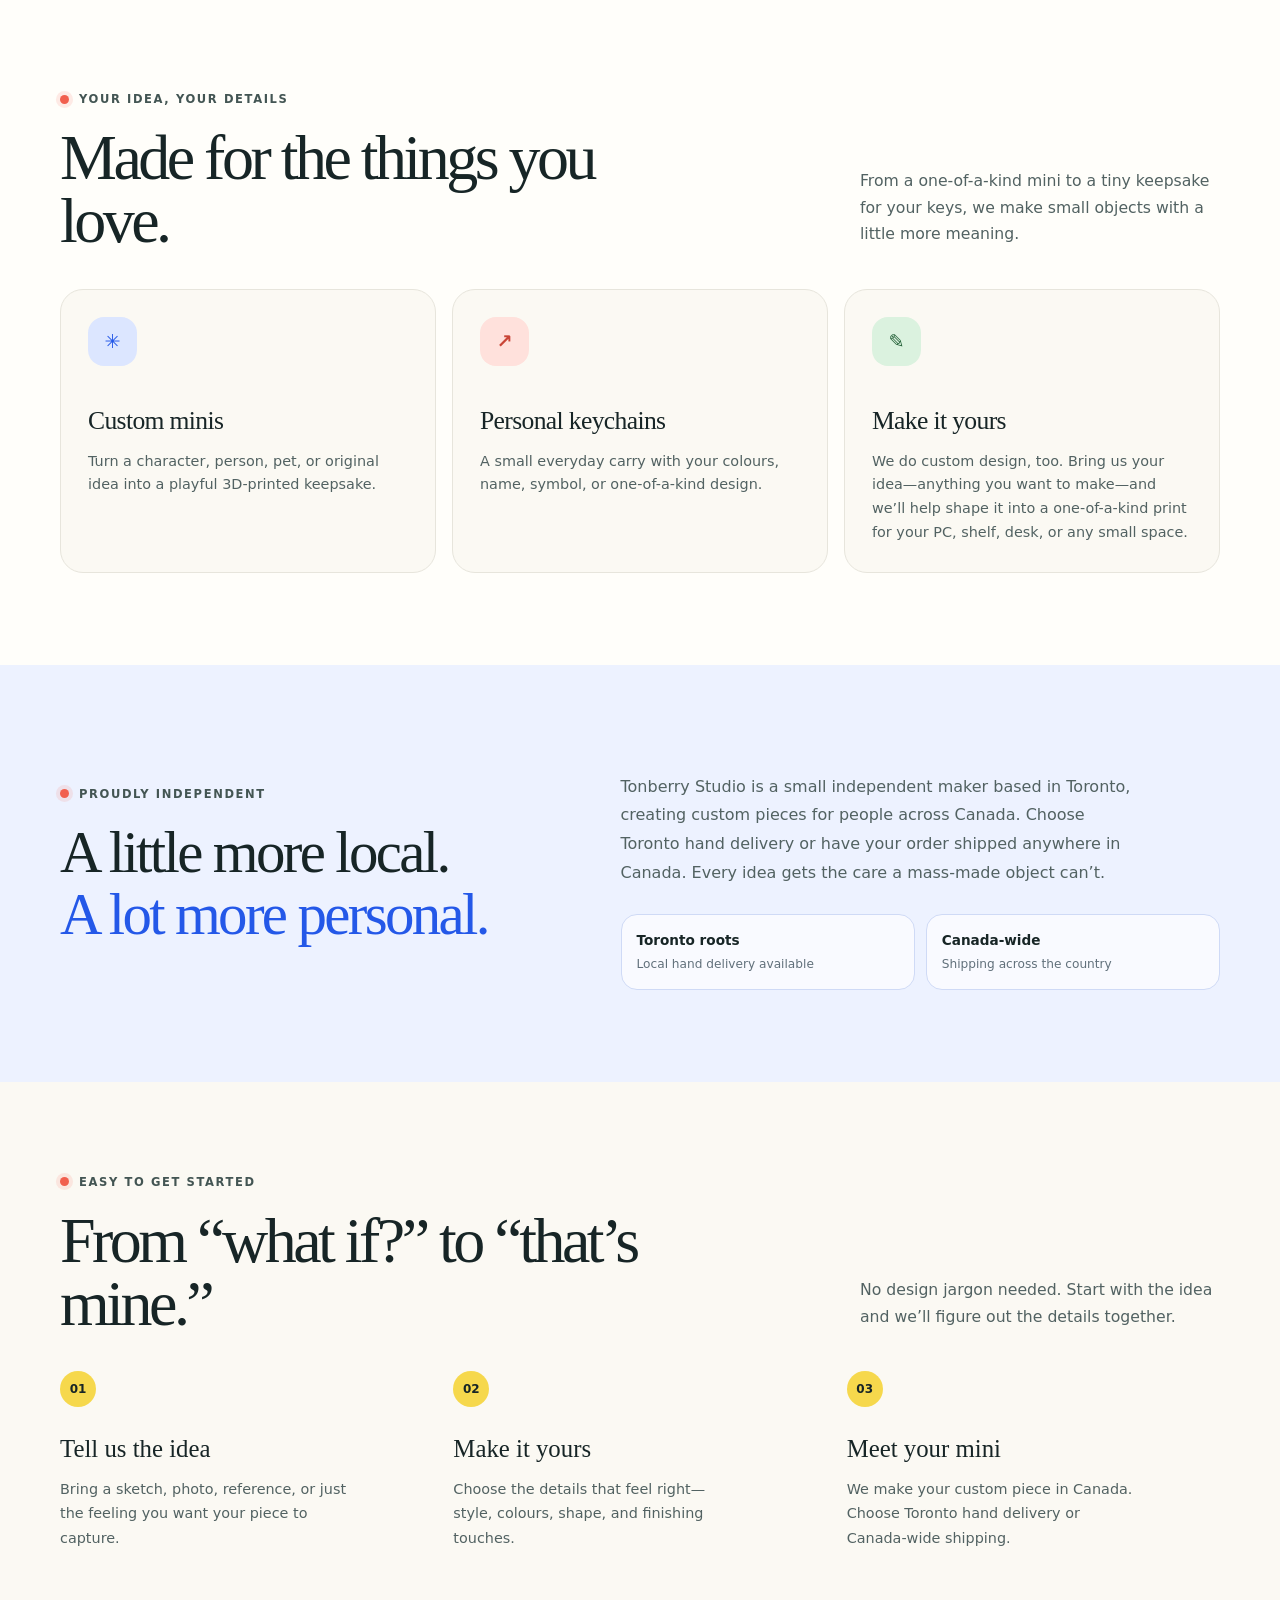
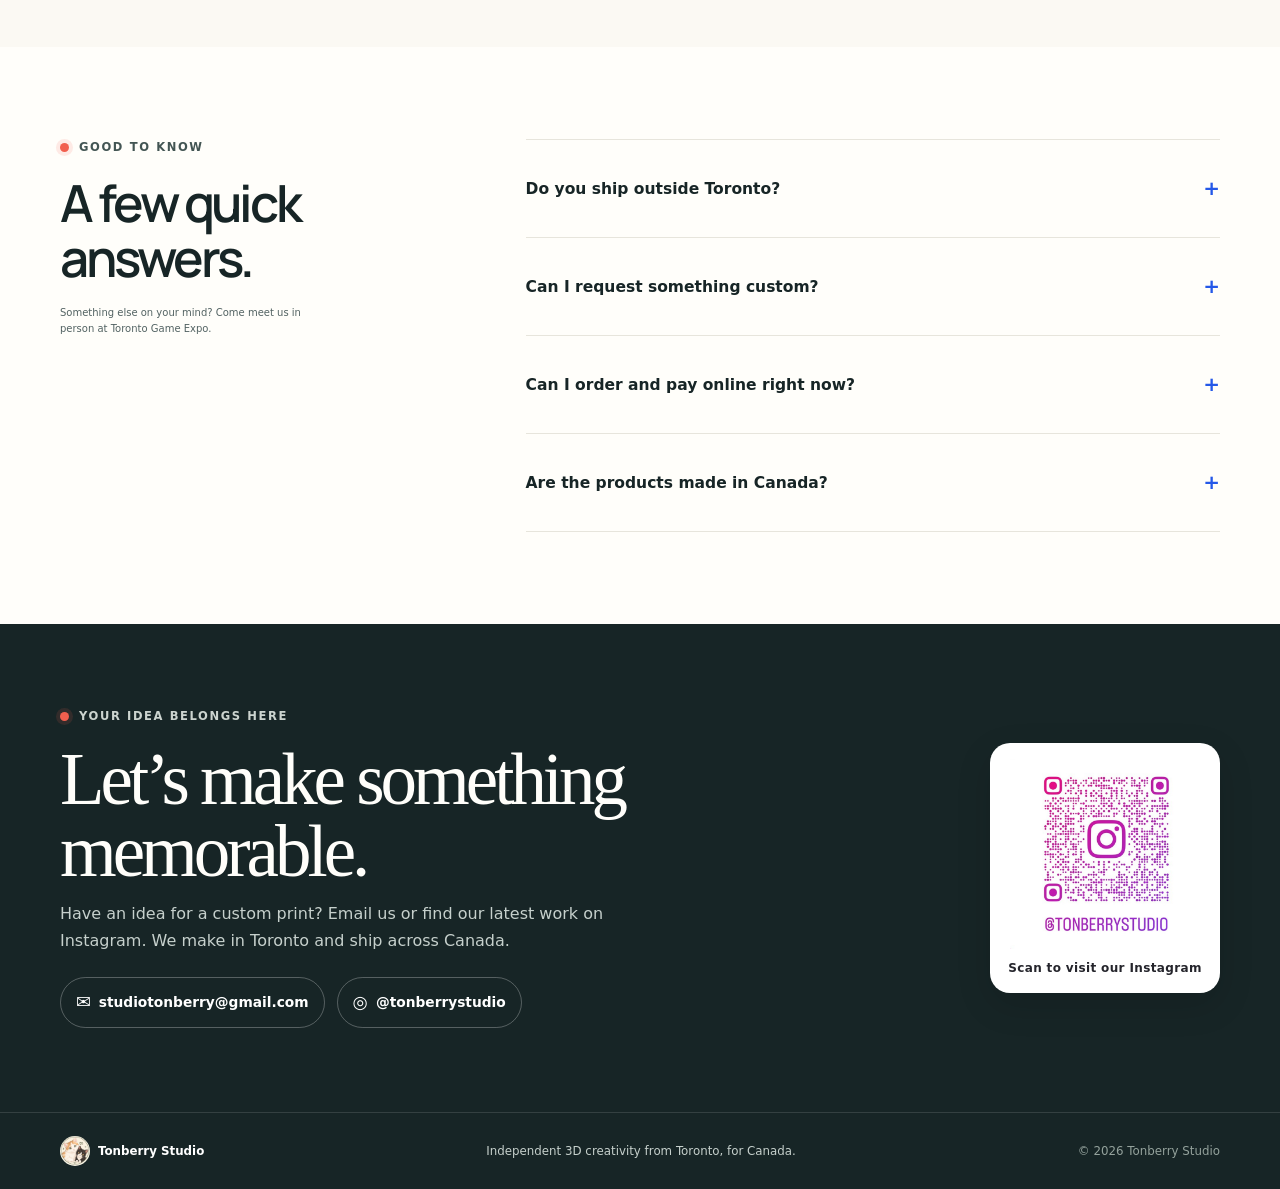
==== commit 4301c631: ".." ====
--- a/index.html
+++ b/index.html
@@ -4,14 +4,14 @@
     <meta charset="utf-8" />
     <meta name="viewport" content="width=device-width, initial-scale=1" />
     <meta name="theme-color" content="#f5f2eb" />
-    <meta name="description" content="Tonberry Studio in Toronto creates custom 3D figures inspired by your favourite people and pets. Start with an idea and make it yours." />
+    <meta name="description" content="Tonberry Studio creates custom 3D-printed minis, cosplay props, and keychains in Toronto, with shipping across Canada." />
     <meta name="keywords" content="custom 3D figures, personalized figurines, custom figure Toronto, personalized 3D printed gifts Canada" />
     <meta property="og:type" content="website" />
-    <meta property="og:title" content="Tonberry Studio — Custom figures of your favourite people" />
-    <meta property="og:description" content="Photo-inspired custom 3D figures of your people, pets, and favourite moments." />
-    <meta property="og:image" content="assets/collectible-mini.svg" />
+    <meta property="og:title" content="Tonberry Studio — Custom 3D prints, made personal" />
+    <meta property="og:description" content="Custom 3D-printed minis, cosplay props, and keychains made in Toronto and shipped across Canada." />
+    <meta property="og:image" content="assets/tonberry-studio-banner.png" />
     <title>Tonberry Studio — Custom 3D figures made personal</title>
-    <link rel="icon" type="image/svg+xml" href="assets/favicon.svg" />
+    <link rel="icon" type="image/png" href="assets/tonberry-cat-logo.png" />
     <link rel="preconnect" href="https://fonts.googleapis.com" />
     <link rel="preconnect" href="https://fonts.gstatic.com" crossorigin />
     <link href="https://fonts.googleapis.com/css2?family=DM+Sans:wght@400;500;600;700&family=Manrope:wght@400;500;600;700;800&display=swap" rel="stylesheet" />
@@ -30,8 +30,8 @@
 
     <header class="site-header" id="top">
       <a class="brand" href="#top" aria-label="Tonberry Studio home">
-        <span class="brand-mark" aria-hidden="true"><svg viewBox="0 0 36 36"><path d="M18 3.5 32.2 11v14L18 32.5 3.8 25V11L18 3.5Z"/><path d="M11.4 12.2h13.2M18 12.2v12.1"/></svg></span>
-        <span class="brand-word">TONBERRY<span>STUDIO</span></span>
+        <img class="brand-mark" src="assets/tonberry-cat-logo.png" alt="" aria-hidden="true" />
+        <span class="brand-word">Tonberry Studio</span>
       </a>
       <button class="menu-toggle" aria-expanded="false" aria-controls="primary-nav" aria-label="Open menu"><span></span><span></span></button>
       <nav class="primary-nav" id="primary-nav" aria-label="Main navigation">
@@ -124,16 +124,16 @@
             <label for="email">Your email</label><input id="email" name="email" type="email" autocomplete="email" placeholder="Where can we reply?" required />
             <label for="idea">Tell us what you’re imagining</label><textarea id="idea" name="idea" rows="4" placeholder="A little mini-me? Your family and the dog? Give us the short version…" required></textarea>
             <button class="button button-light form-submit" type="submit">Send your first note <span aria-hidden="true">↗</span></button>
-            <p class="form-note" id="form-note" role="status">Our enquiry inbox is being set up. Photos can follow once we reply.</p>
+            <p class="form-note" id="form-note" role="status">This will open an email to our studio inbox. Photos can follow once we reply.</p>
           </form>
         </div>
       </section>
     </main>
 
     <footer class="site-footer section-wrap">
-      <a class="brand brand-footer" href="#top" aria-label="Tonberry Studio back to top"><span class="brand-mark" aria-hidden="true"><svg viewBox="0 0 36 36"><path d="M18 3.5 32.2 11v14L18 32.5 3.8 25V11L18 3.5Z"/><path d="M11.4 12.2h13.2M18 12.2v12.1"/></svg></span><span class="brand-word">TONBERRY<span>STUDIO</span></span></a>
+      <a class="brand brand-footer" href="#top" aria-label="Tonberry Studio back to top"><img class="brand-mark" src="assets/tonberry-cat-logo.png" alt="" aria-hidden="true" /><span class="brand-word">Tonberry Studio</span></a>
       <p>Little things. Big feelings. <span>© <span id="year"></span> Tonberry Studio</span></p>
-      <div class="footer-meta"><span class="footer-location" data-locality></span><a data-social="instagram" href="#" target="_blank" rel="noreferrer" hidden>INSTAGRAM ↗</a><a data-social="youtube" href="#" target="_blank" rel="noreferrer" hidden>YOUTUBE ↗</a></div>
+      <div class="footer-meta"><span class="footer-location" data-locality></span><a href="mailto:studiotonberry@gmail.com">studiotonberry@gmail.com</a><a href="https://www.instagram.com/tonberrystudio/" target="_blank" rel="noopener noreferrer">Instagram ↗</a></div>
       <a href="#top" class="back-top">BACK TO TOP <span aria-hidden="true">↑</span></a>
     </footer>
 <script src="site-refresh.js"></script>
